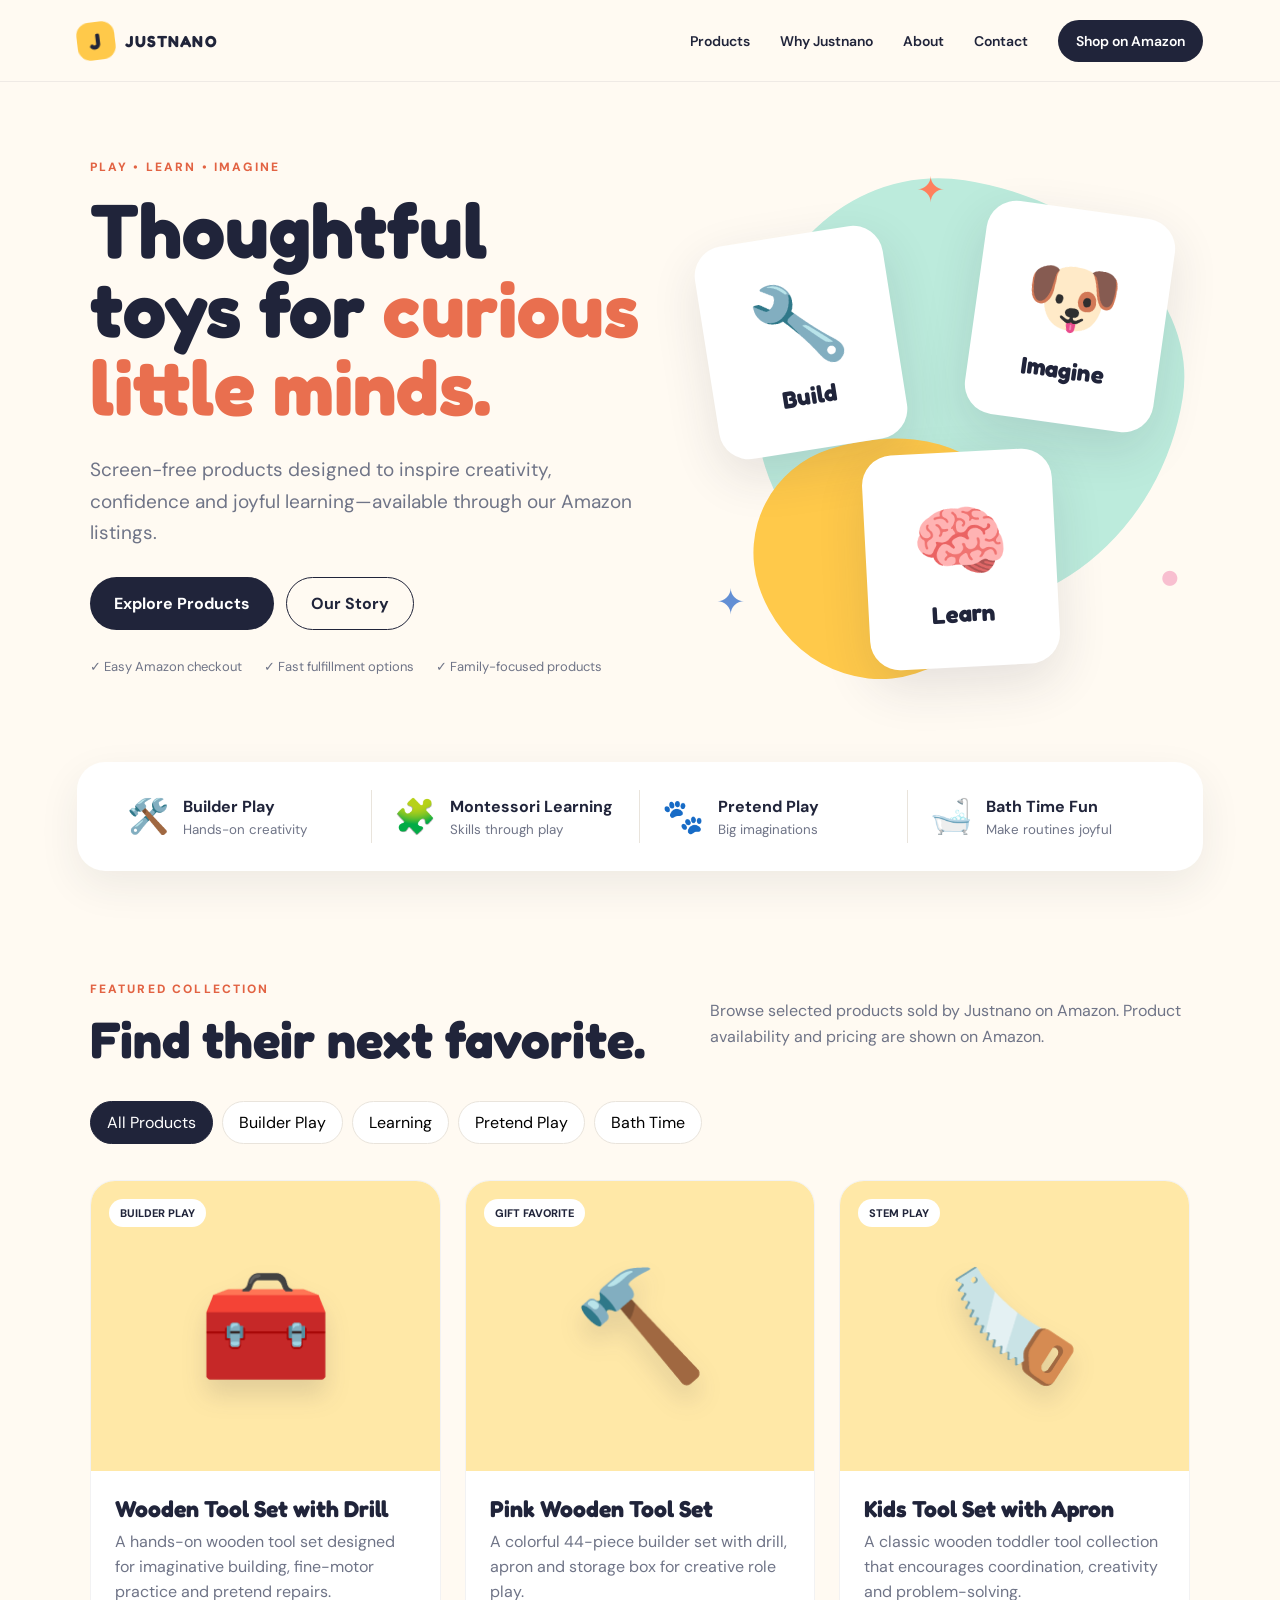
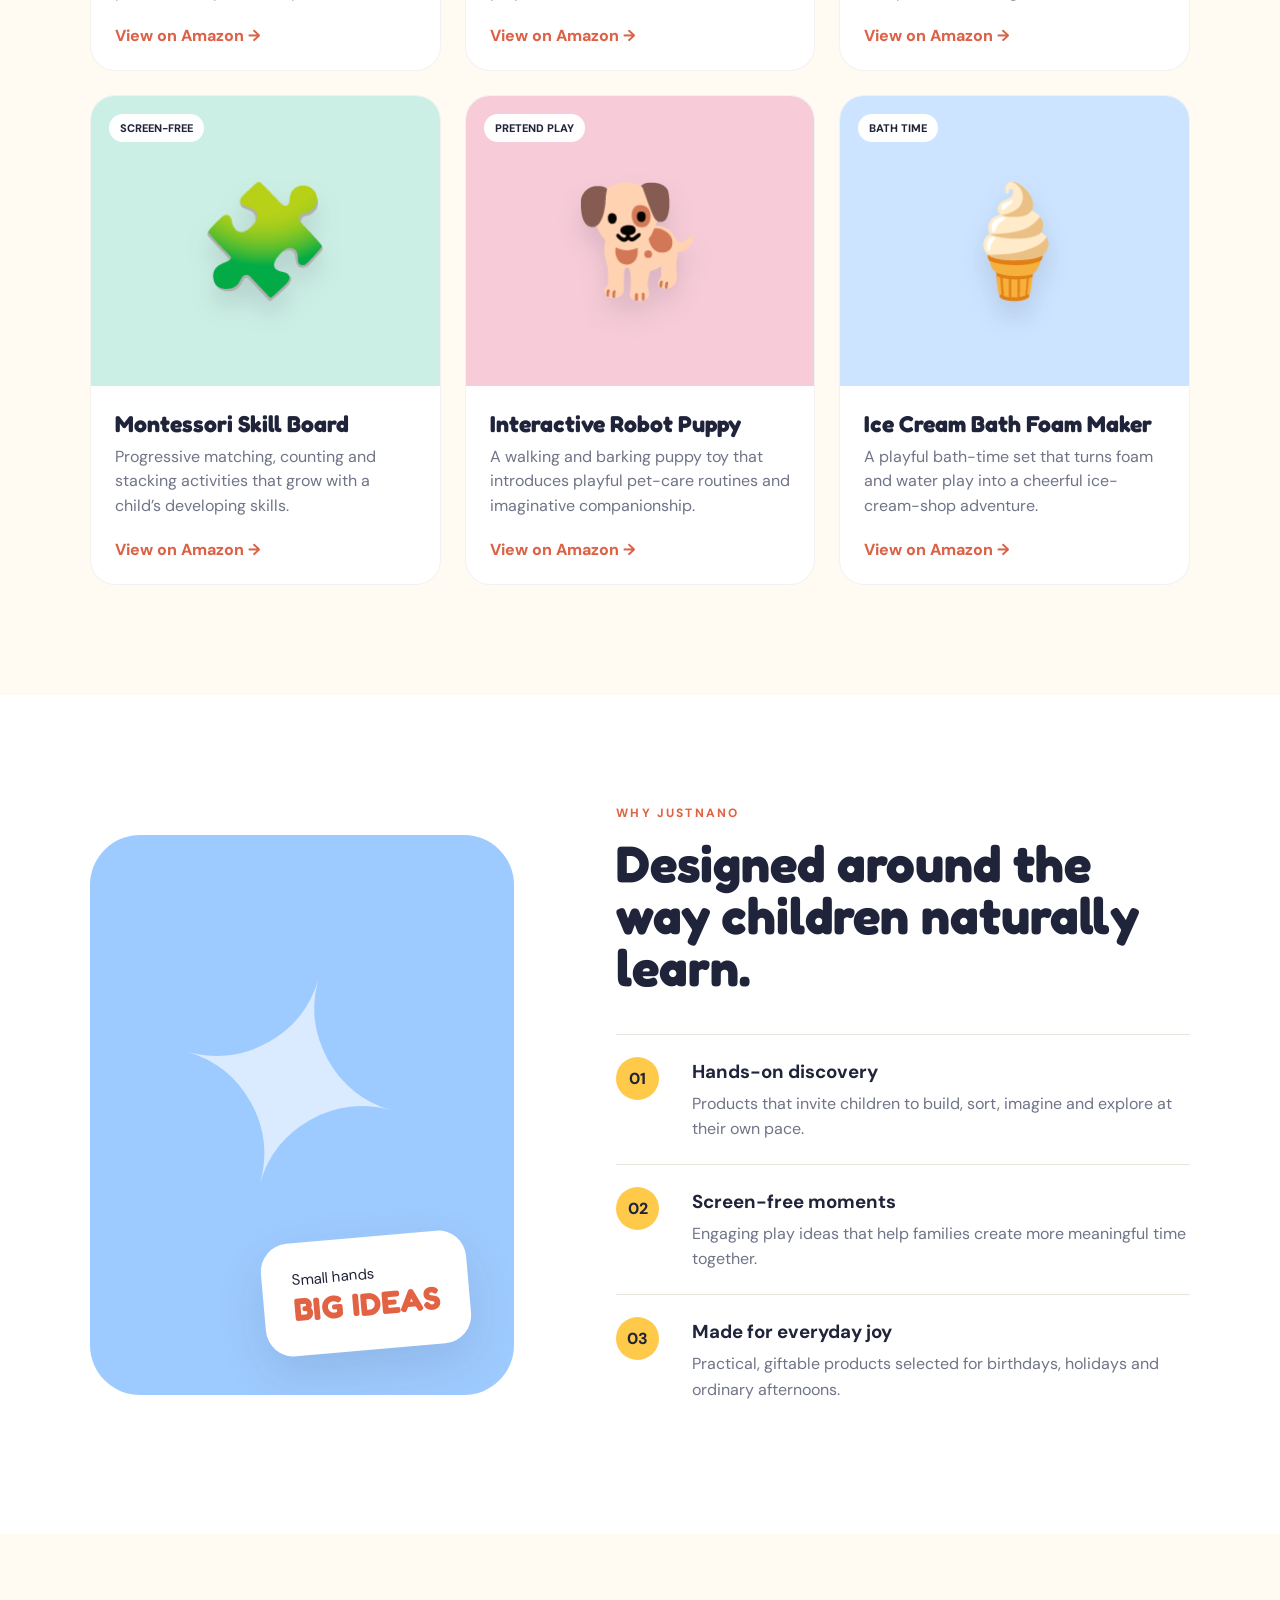
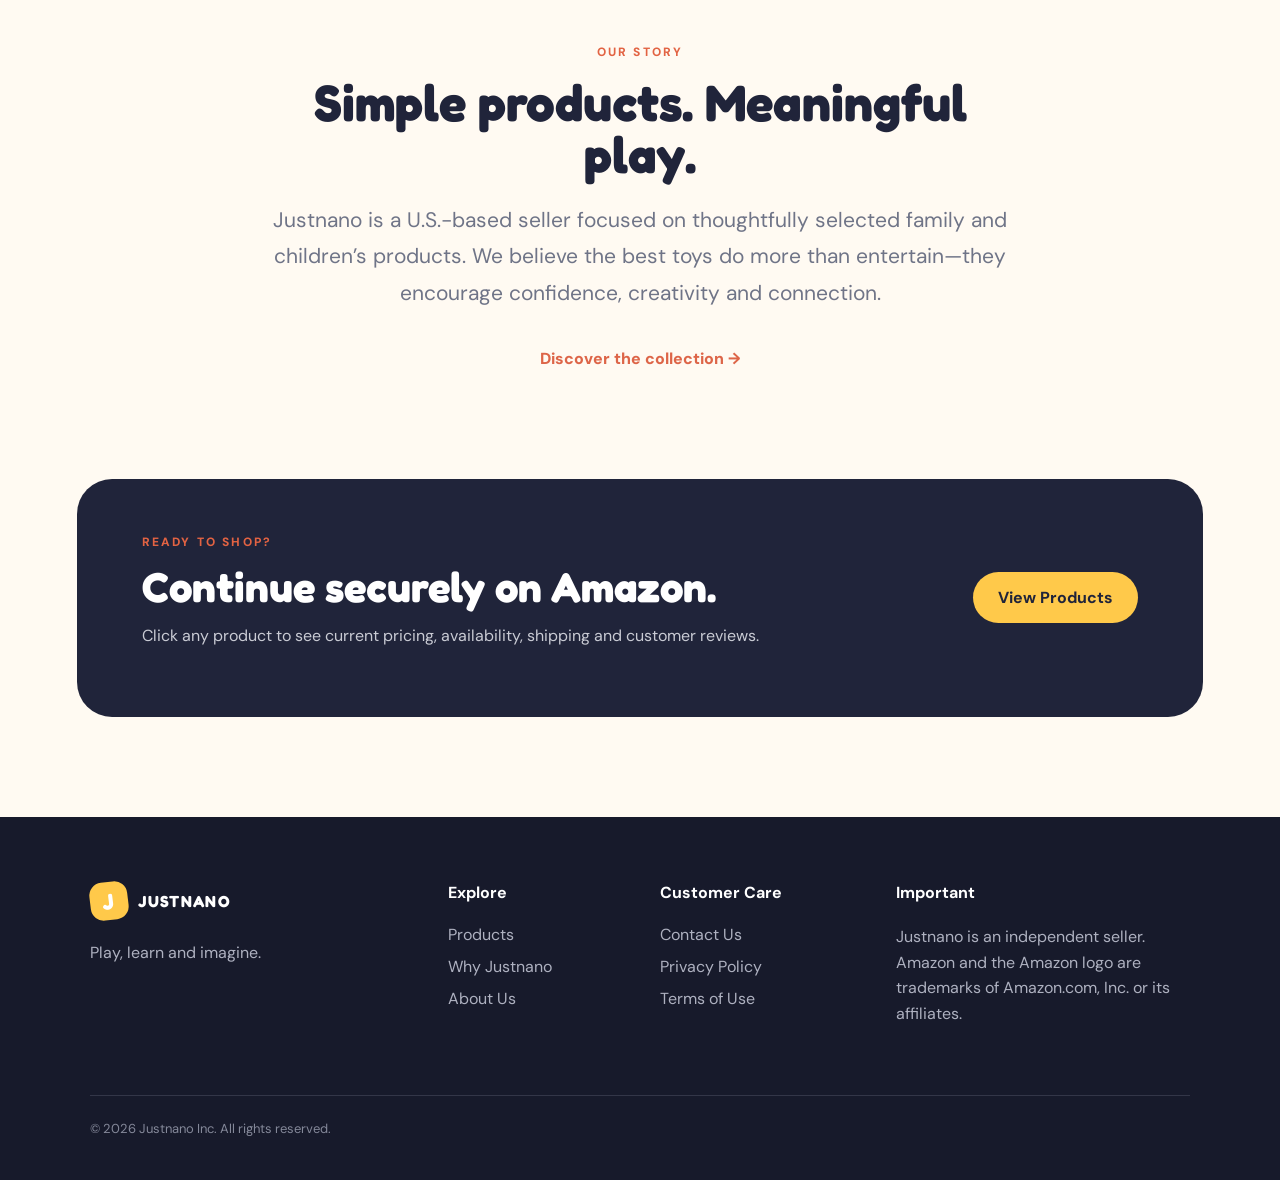
==== index.html @ 35aa6cd7 "Add files via upload" ====
<!doctype html>
<html lang="en">
<head>
  <meta charset="utf-8" />
  <meta name="viewport" content="width=device-width, initial-scale=1" />
  <meta name="description" content="Discover thoughtful toys and learning products for curious kids. Shop Justnano products on Amazon." />
  <title>Justnano | Play, Learn & Imagine</title>
  <link rel="preconnect" href="https://fonts.googleapis.com">
  <link rel="preconnect" href="https://fonts.gstatic.com" crossorigin>
  <link href="https://fonts.googleapis.com/css2?family=DM+Sans:wght@400;500;600;700&family=Fredoka:wght@500;600;700&display=swap" rel="stylesheet">
  <link rel="stylesheet" href="styles.css" />
</head>
<body>
  <header class="site-header">
    <a class="brand" href="#top" aria-label="Justnano home">
      <span class="brand-mark">J</span>
      <span>JUSTNANO</span>
    </a>
    <button class="menu-button" aria-label="Open menu" aria-expanded="false">☰</button>
    <nav class="nav-links" aria-label="Main navigation">
      <a href="#products">Products</a>
      <a href="#why-us">Why Justnano</a>
      <a href="#about">About</a>
      <a href="#contact">Contact</a>
      <a class="nav-cta" href="#products">Shop on Amazon</a>
    </nav>
  </header>

  <main id="top">
    <section class="hero">
      <div class="hero-copy">
        <p class="eyebrow">PLAY • LEARN • IMAGINE</p>
        <h1>Thoughtful toys for <span>curious little minds.</span></h1>
        <p class="hero-text">Screen-free products designed to inspire creativity, confidence and joyful learning—available through our Amazon listings.</p>
        <div class="hero-actions">
          <a class="button primary" href="#products">Explore Products</a>
          <a class="button secondary" href="#about">Our Story</a>
        </div>
        <div class="hero-notes">
          <span>✓ Easy Amazon checkout</span>
          <span>✓ Fast fulfillment options</span>
          <span>✓ Family-focused products</span>
        </div>
      </div>
      <div class="hero-art" aria-hidden="true">
        <div class="blob blob-one"></div>
        <div class="blob blob-two"></div>
        <div class="toy-card card-a"><span>🔧</span><b>Build</b></div>
        <div class="toy-card card-b"><span>🐶</span><b>Imagine</b></div>
        <div class="toy-card card-c"><span>🧠</span><b>Learn</b></div>
        <div class="spark s1">✦</div><div class="spark s2">✦</div><div class="spark s3">●</div>
      </div>
    </section>

    <section class="category-strip" aria-label="Product categories">
      <div><span>🛠️</span><p><b>Builder Play</b><small>Hands-on creativity</small></p></div>
      <div><span>🧩</span><p><b>Montessori Learning</b><small>Skills through play</small></p></div>
      <div><span>🐾</span><p><b>Pretend Play</b><small>Big imaginations</small></p></div>
      <div><span>🛁</span><p><b>Bath Time Fun</b><small>Make routines joyful</small></p></div>
    </section>

    <section class="section products-section" id="products">
      <div class="section-heading">
        <div>
          <p class="eyebrow">FEATURED COLLECTION</p>
          <h2>Find their next favorite.</h2>
        </div>
        <p>Browse selected products sold by Justnano on Amazon. Product availability and pricing are shown on Amazon.</p>
      </div>
      <div class="filters" role="group" aria-label="Filter products">
        <button class="filter active" data-filter="all">All Products</button>
        <button class="filter" data-filter="builder">Builder Play</button>
        <button class="filter" data-filter="learning">Learning</button>
        <button class="filter" data-filter="pretend">Pretend Play</button>
        <button class="filter" data-filter="bath">Bath Time</button>
      </div>
      <div class="product-grid" id="product-grid"></div>
    </section>

    <section class="section why-us" id="why-us">
      <div class="why-art">
        <div class="big-shape">✦</div>
        <div class="mini-card"><span>Small hands</span><b>BIG IDEAS</b></div>
      </div>
      <div class="why-copy">
        <p class="eyebrow">WHY JUSTNANO</p>
        <h2>Designed around the way children naturally learn.</h2>
        <div class="benefit"><span>01</span><div><h3>Hands-on discovery</h3><p>Products that invite children to build, sort, imagine and explore at their own pace.</p></div></div>
        <div class="benefit"><span>02</span><div><h3>Screen-free moments</h3><p>Engaging play ideas that help families create more meaningful time together.</p></div></div>
        <div class="benefit"><span>03</span><div><h3>Made for everyday joy</h3><p>Practical, giftable products selected for birthdays, holidays and ordinary afternoons.</p></div></div>
      </div>
    </section>

    <section class="section about" id="about">
      <p class="eyebrow">OUR STORY</p>
      <h2>Simple products. Meaningful play.</h2>
      <p>Justnano is a U.S.-based seller focused on thoughtfully selected family and children’s products. We believe the best toys do more than entertain—they encourage confidence, creativity and connection.</p>
      <a class="text-link" href="#products">Discover the collection →</a>
    </section>

    <section class="amazon-banner">
      <div><p class="eyebrow">READY TO SHOP?</p><h2>Continue securely on Amazon.</h2><p>Click any product to see current pricing, availability, shipping and customer reviews.</p></div>
      <a class="button amazon" href="#products">View Products</a>
    </section>
  </main>

  <footer id="contact">
    <div class="footer-brand"><div class="brand"><span class="brand-mark">J</span><span>JUSTNANO</span></div><p>Play, learn and imagine.</p></div>
    <div><h4>Explore</h4><a href="#products">Products</a><a href="#why-us">Why Justnano</a><a href="#about">About Us</a></div>
    <div><h4>Customer Care</h4><a href="mailto:info@justnanoinc.com">Contact Us</a><a href="#">Privacy Policy</a><a href="#">Terms of Use</a></div>
    <div><h4>Important</h4><p class="fine-print">Justnano is an independent seller. Amazon and the Amazon logo are trademarks of Amazon.com, Inc. or its affiliates.</p></div>
    <p class="copyright">© <span id="year"></span> Justnano Inc. All rights reserved.</p>
  </footer>

  <script src="script.js"></script>
</body>
</html>
---- styles.css ----
:root{--ink:#20243a;--muted:#6f7487;--cream:#fffaf2;--yellow:#ffc94a;--orange:#ff805d;--mint:#bcebdc;--blue:#9ecbff;--pink:#f8bfd0;--white:#fff;--line:#e9e4dc;--shadow:0 18px 50px rgba(41,45,67,.12)}
*{box-sizing:border-box}html{scroll-behavior:smooth}body{margin:0;font-family:"DM Sans",sans-serif;color:var(--ink);background:var(--cream)}a{color:inherit;text-decoration:none}button{font:inherit}.site-header{height:82px;display:flex;align-items:center;justify-content:space-between;padding:0 6vw;background:rgba(255,250,242,.94);backdrop-filter:blur(12px);position:sticky;top:0;z-index:20;border-bottom:1px solid rgba(32,36,58,.07)}.brand{display:flex;align-items:center;gap:10px;font-family:"Fredoka",sans-serif;font-weight:700;letter-spacing:.08em}.brand-mark{display:grid;place-items:center;width:38px;height:38px;border-radius:13px;background:var(--yellow);transform:rotate(-7deg);font-size:22px}.nav-links{display:flex;align-items:center;gap:30px;font-weight:600;font-size:14px}.nav-links a:not(.nav-cta):hover{color:var(--orange)}.nav-cta{background:var(--ink);color:#fff;padding:12px 18px;border-radius:999px}.menu-button{display:none;background:none;border:0;font-size:26px}.hero{min-height:680px;display:grid;grid-template-columns:1.05fr .95fr;align-items:center;gap:50px;padding:70px 7vw 80px;overflow:hidden}.eyebrow{font-size:12px;letter-spacing:.18em;font-weight:800;color:#e26343;margin:0 0 16px}.hero h1,.section h2,.amazon-banner h2{font-family:"Fredoka",sans-serif;line-height:1.02;margin:0}.hero h1{font-size:clamp(50px,6vw,84px);max-width:760px}.hero h1 span{color:#e96f4f}.hero-text{font-size:19px;line-height:1.65;color:var(--muted);max-width:620px;margin:28px 0}.hero-actions{display:flex;gap:12px}.button{display:inline-flex;align-items:center;justify-content:center;border-radius:999px;padding:15px 24px;font-weight:700}.primary{background:var(--ink);color:#fff}.secondary{border:1.5px solid var(--ink)}.hero-notes{display:flex;gap:22px;flex-wrap:wrap;margin-top:28px;font-size:13px;color:var(--muted)}.hero-art{height:520px;position:relative}.blob{position:absolute;border-radius:42% 58% 53% 47%/45% 42% 58% 55%}.blob-one{width:430px;height:430px;background:var(--mint);right:2%;top:5%;transform:rotate(9deg)}.blob-two{width:260px;height:240px;background:var(--yellow);right:35%;bottom:0;transform:rotate(-18deg)}.toy-card{position:absolute;width:190px;height:215px;background:#fff;border-radius:30px;box-shadow:var(--shadow);display:flex;flex-direction:column;align-items:center;justify-content:center;gap:12px;font-family:"Fredoka",sans-serif;font-size:24px}.toy-card span{font-size:78px}.card-a{left:3%;top:15%;transform:rotate(-9deg)}.card-b{right:5%;top:10%;transform:rotate(8deg)}.card-c{right:27%;bottom:2%;transform:rotate(-3deg)}.spark{position:absolute;font-size:35px}.s1{top:2%;left:45%;color:var(--orange)}.s2{bottom:10%;left:5%;color:#638fd4}.s3{right:2%;bottom:15%;color:var(--pink)}.category-strip{display:grid;grid-template-columns:repeat(4,1fr);margin:0 6vw;background:#fff;border-radius:28px;box-shadow:0 15px 40px rgba(41,45,67,.08);padding:28px}.category-strip>div{display:flex;align-items:center;gap:14px;padding:4px 22px;border-right:1px solid var(--line)}.category-strip>div:last-child{border:0}.category-strip span{font-size:34px}.category-strip p{display:flex;flex-direction:column;margin:0}.category-strip small{color:var(--muted);margin-top:4px}.section{padding:110px 7vw}.section-heading{display:flex;justify-content:space-between;align-items:end;gap:30px}.section-heading h2,.why-copy h2,.about h2{font-size:clamp(38px,4vw,58px)}.section-heading>p{max-width:480px;color:var(--muted);line-height:1.6}.filters{display:flex;gap:9px;flex-wrap:wrap;margin:36px 0}.filter{border:1px solid var(--line);background:#fff;padding:10px 16px;border-radius:999px;cursor:pointer}.filter.active,.filter:hover{background:var(--ink);color:#fff;border-color:var(--ink)}.product-grid{display:grid;grid-template-columns:repeat(3,1fr);gap:24px}.product-card{background:#fff;border-radius:25px;overflow:hidden;border:1px solid rgba(32,36,58,.06);transition:.25s ease;display:flex;flex-direction:column}.product-card:hover{transform:translateY(-7px);box-shadow:var(--shadow)}.product-visual{height:290px;display:grid;place-items:center;position:relative;overflow:hidden}.product-visual .emoji{font-size:108px;filter:drop-shadow(0 15px 12px rgba(50,50,70,.14))}.product-visual .tag{position:absolute;top:18px;left:18px;background:#fff;padding:7px 11px;border-radius:999px;font-size:11px;font-weight:800}.product-body{padding:24px;display:flex;flex-direction:column;flex:1}.product-body h3{font-family:"Fredoka",sans-serif;font-size:23px;margin:0 0 8px}.product-body p{color:var(--muted);line-height:1.55;margin:0 0 20px}.product-link{font-weight:800;margin-top:auto;color:#db6246}.why-us{display:grid;grid-template-columns:.85fr 1.15fr;gap:8vw;align-items:center;background:#fff}.why-art{height:560px;background:var(--blue);border-radius:50px;position:relative;overflow:hidden}.big-shape{font-size:280px;color:rgba(255,255,255,.62);position:absolute;left:80px;top:70px;transform:rotate(16deg)}.mini-card{position:absolute;right:45px;bottom:45px;background:#fff;border-radius:28px;padding:27px 30px;box-shadow:var(--shadow);transform:rotate(-5deg);display:flex;flex-direction:column}.mini-card span{font-size:15px}.mini-card b{font-family:"Fredoka",sans-serif;font-size:32px;color:#e26343}.why-copy>h2{max-width:680px;margin-bottom:40px}.benefit{display:grid;grid-template-columns:58px 1fr;gap:18px;padding:22px 0;border-top:1px solid var(--line)}.benefit>span{width:43px;height:43px;display:grid;place-items:center;border-radius:50%;background:var(--yellow);font-weight:800}.benefit h3{margin:2px 0 7px}.benefit p{margin:0;color:var(--muted);line-height:1.6}.about{text-align:center;max-width:930px;margin:auto}.about p:not(.eyebrow){font-size:21px;line-height:1.75;color:var(--muted)}.text-link{display:inline-block;margin-top:15px;font-weight:800;color:#dd6548}.amazon-banner{margin:0 6vw 100px;background:var(--ink);color:#fff;padding:55px 65px;border-radius:35px;display:flex;align-items:center;justify-content:space-between;gap:30px}.amazon-banner h2{font-size:42px}.amazon-banner p:last-child{color:#c9cbd4}.amazon{background:var(--yellow);color:var(--ink);min-width:165px}footer{background:#171a2b;color:#fff;padding:65px 7vw 30px;display:grid;grid-template-columns:1.3fr .7fr .8fr 1.2fr;gap:40px;position:relative}.footer-brand p,.fine-print{color:#aeb1c0;line-height:1.6}.footer-brand .brand{margin-bottom:20px}footer h4{margin-top:0}footer>div:not(.footer-brand) a{display:block;color:#aeb1c0;margin:11px 0}.copyright{grid-column:1/-1;border-top:1px solid #333648;padding-top:24px;color:#848899;font-size:13px}.product-visual.builder{background:#ffe8a7}.product-visual.learning{background:#ccefe5}.product-visual.pretend{background:#f7ccd8}.product-visual.bath{background:#cce4ff}
@media(max-width:900px){.nav-links{display:none;position:absolute;top:82px;left:0;right:0;background:#fff;flex-direction:column;padding:25px}.nav-links.open{display:flex}.menu-button{display:block}.hero{grid-template-columns:1fr;padding-top:45px}.hero-art{height:440px}.category-strip{grid-template-columns:1fr 1fr}.category-strip>div:nth-child(2){border-right:0}.product-grid{grid-template-columns:1fr 1fr}.why-us{grid-template-columns:1fr}.why-art{height:420px}footer{grid-template-columns:1fr 1fr}}
@media(max-width:600px){.site-header{padding:0 20px}.hero{padding:45px 22px 65px}.hero h1{font-size:48px}.hero-art{height:380px}.toy-card{width:145px;height:170px}.toy-card span{font-size:58px}.card-c{right:25%;}.blob-one{width:310px;height:310px}.category-strip{margin:0 18px;grid-template-columns:1fr;padding:15px}.category-strip>div{border-right:0;border-bottom:1px solid var(--line);padding:16px}.section{padding:80px 22px}.section-heading{display:block}.product-grid{grid-template-columns:1fr}.why-art{height:350px}.big-shape{font-size:190px;left:45px}.amazon-banner{margin:0 18px 70px;padding:38px 28px;display:block}.amazon-banner .button{margin-top:15px}footer{grid-template-columns:1fr;padding:55px 25px 25px}.hero-notes{display:block}.hero-notes span{display:block;margin:7px 0}}
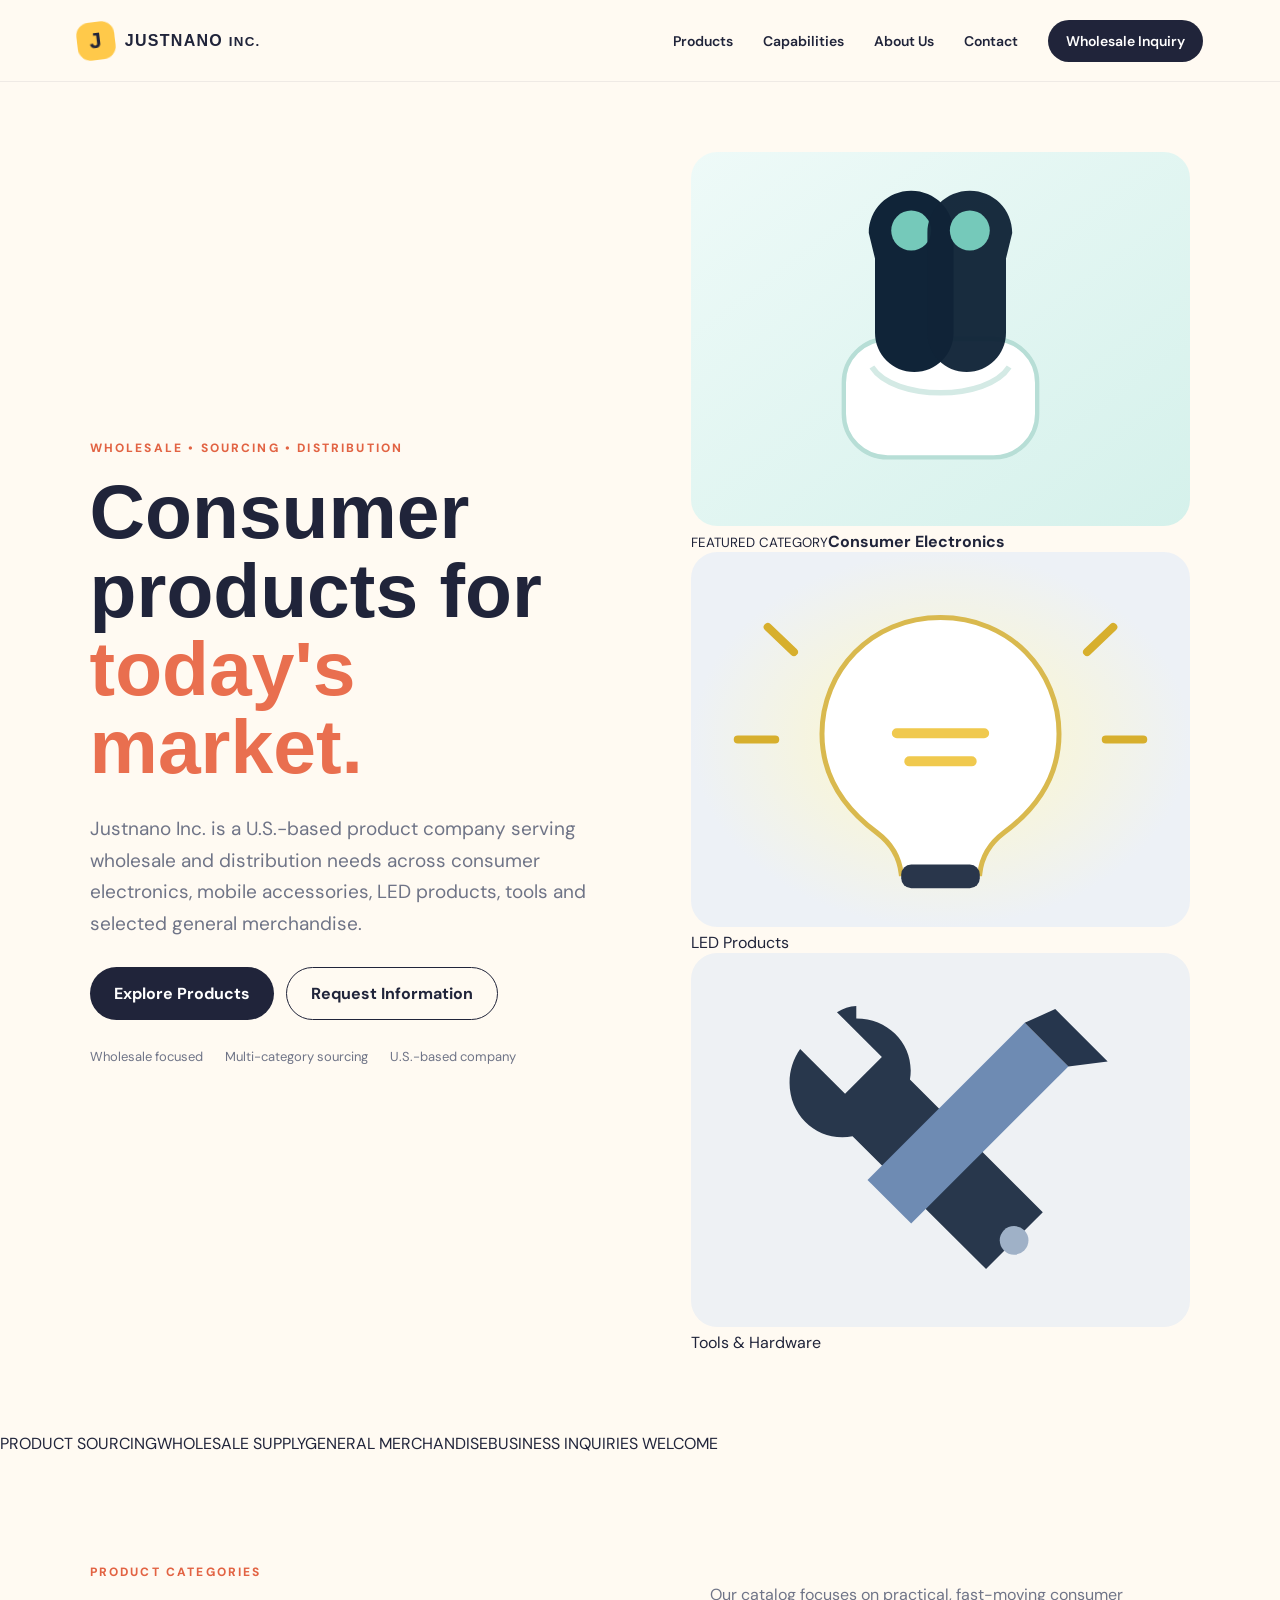
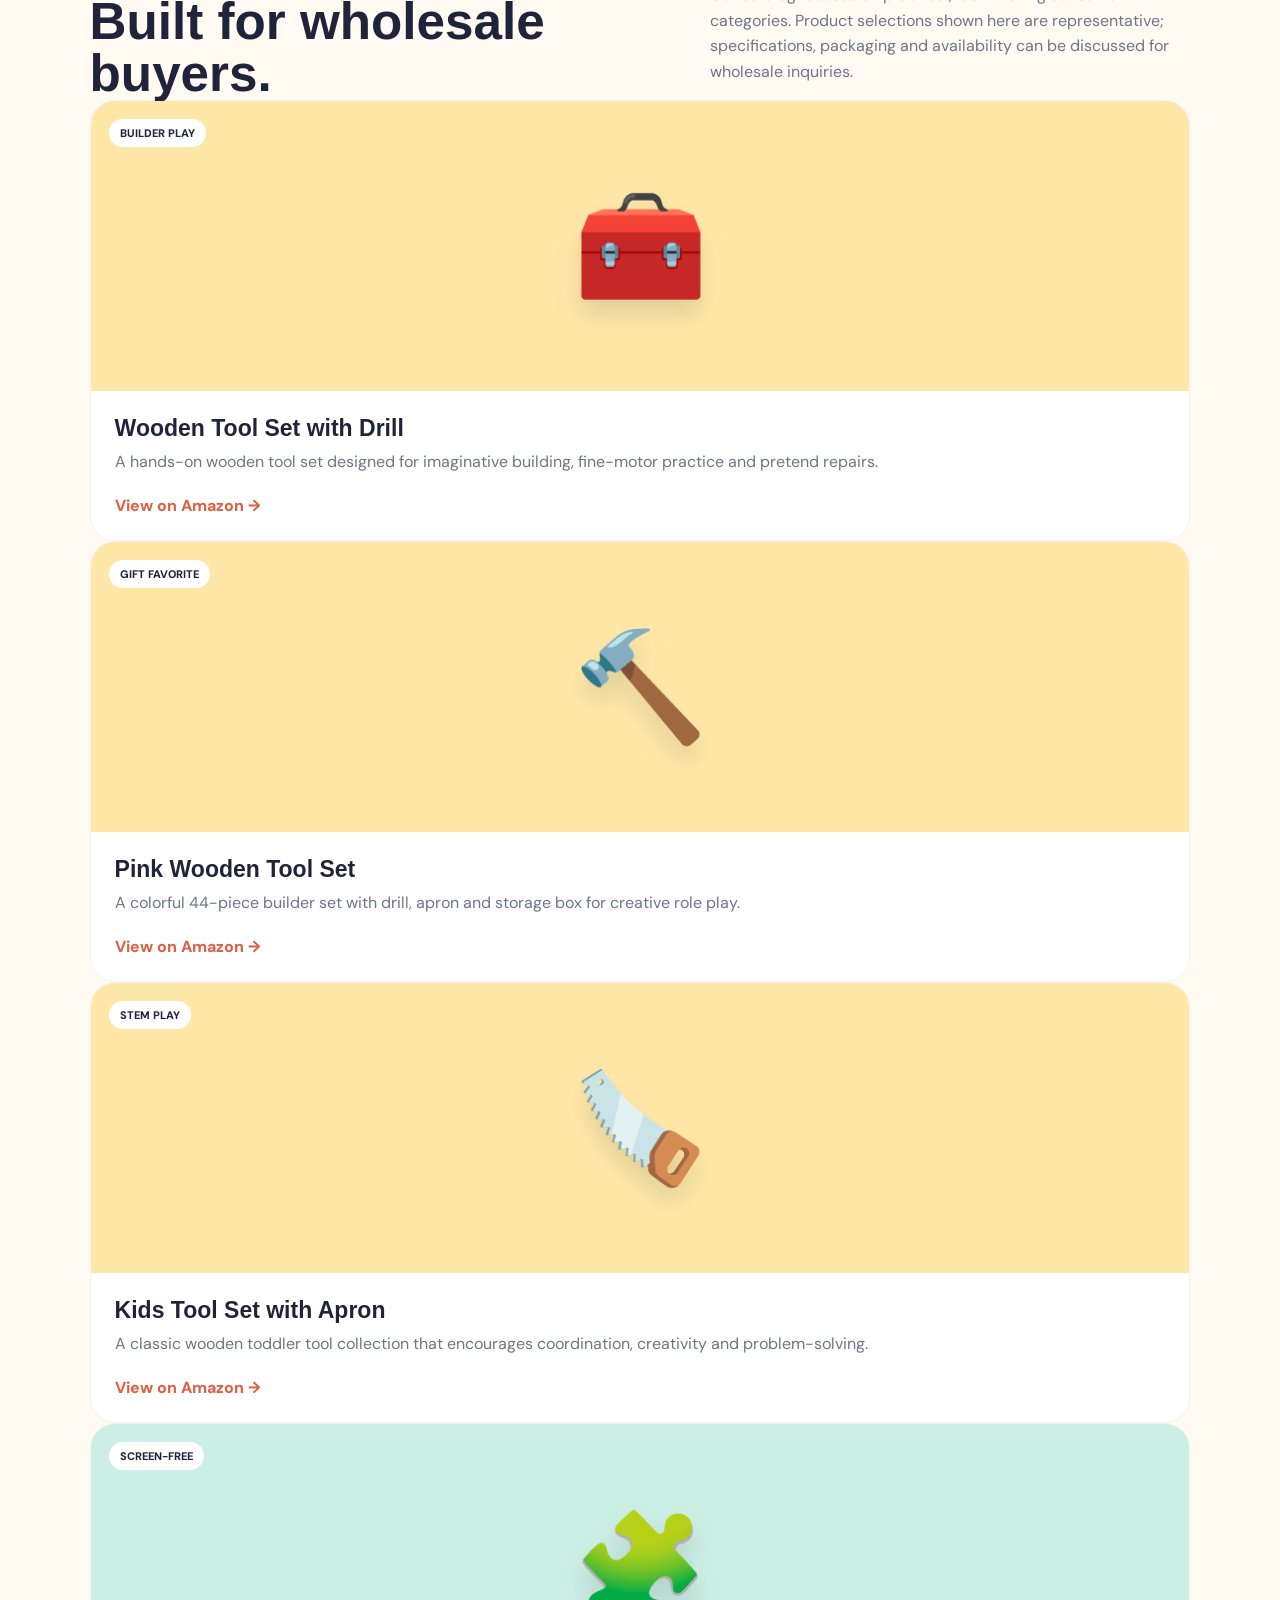
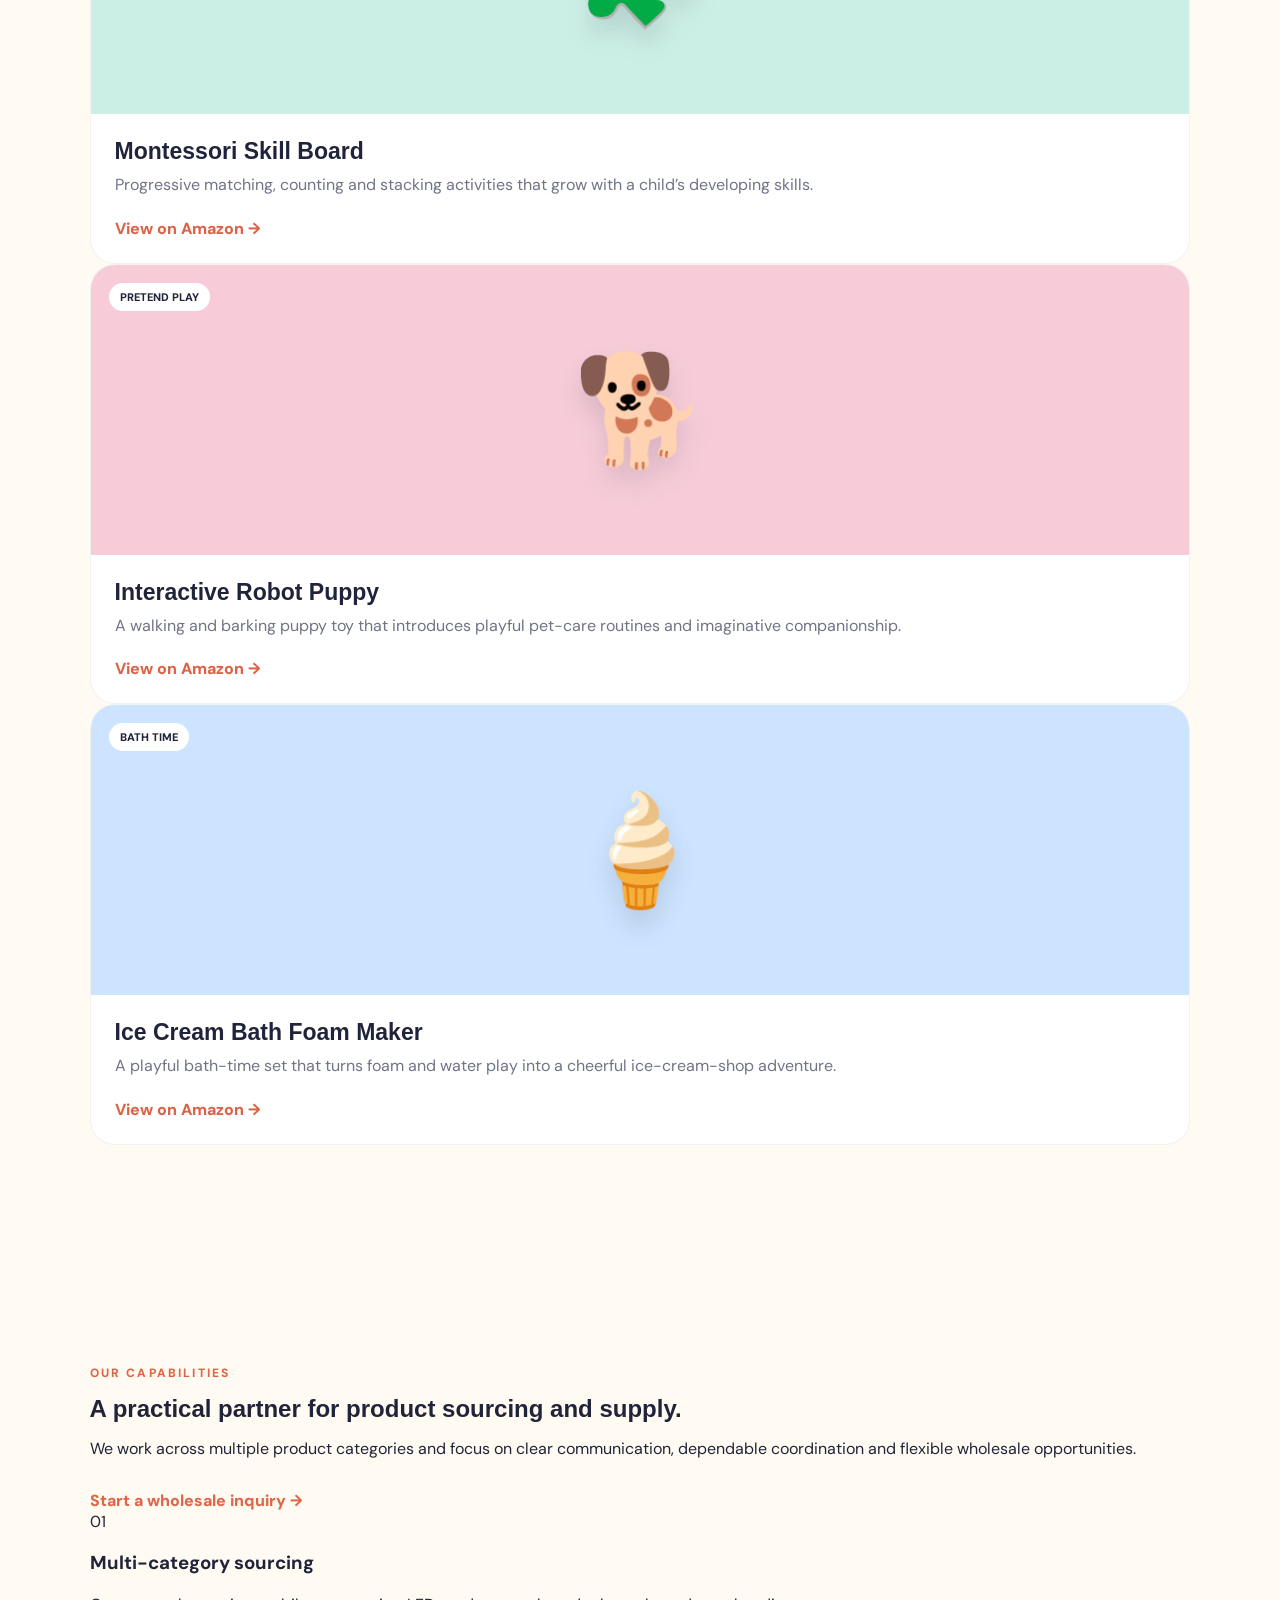
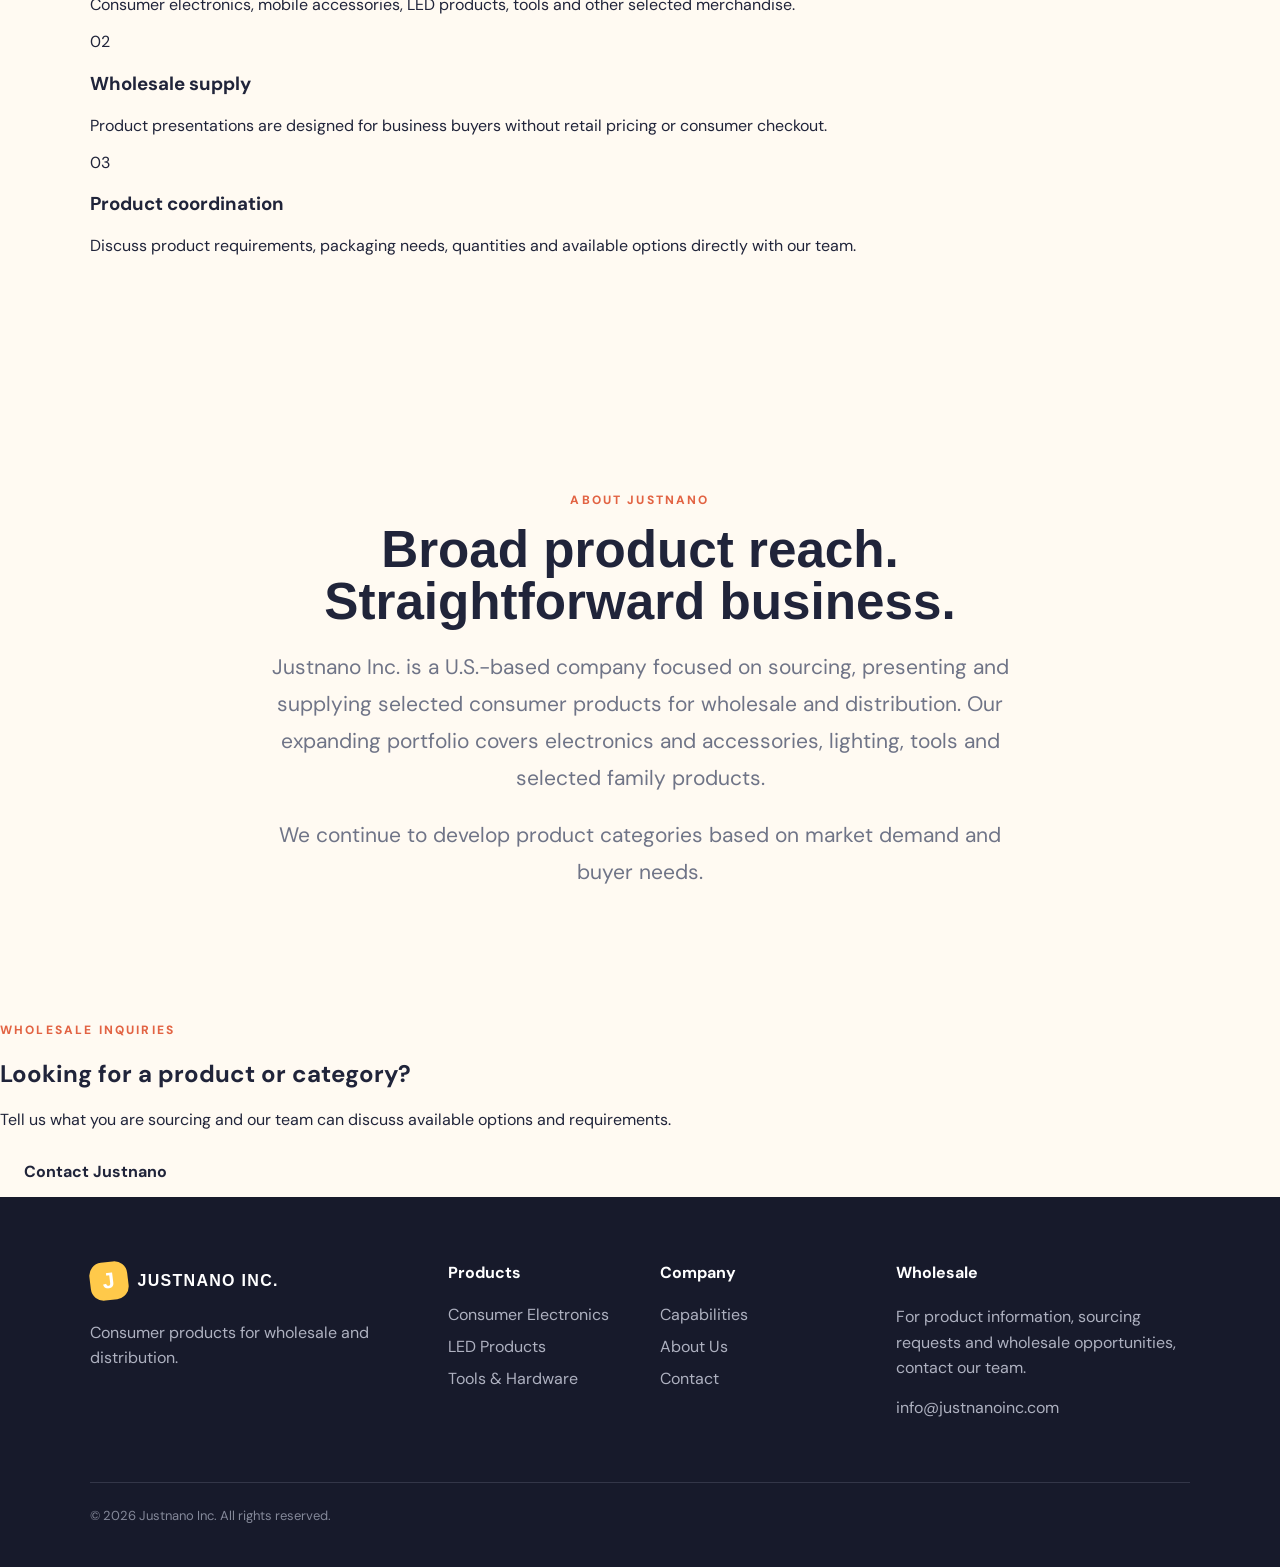
==== commit a0ad2da8: "Redesign homepage for B2B wholesale business" ====
--- a/index.html
+++ b/index.html
@@ -3,115 +3,73 @@
 <head>
   <meta charset="utf-8" />
   <meta name="viewport" content="width=device-width, initial-scale=1" />
-  <meta name="description" content="Discover thoughtful toys and learning products for curious kids. Shop Justnano products on Amazon." />
-  <title>Justnano | Play, Learn & Imagine</title>
+  <meta name="description" content="Justnano Inc. supplies consumer electronics, LED products, tools and selected general merchandise for wholesale and distribution." />
+  <title>Justnano Inc. | Wholesale Consumer Products</title>
   <link rel="preconnect" href="https://fonts.googleapis.com">
   <link rel="preconnect" href="https://fonts.gstatic.com" crossorigin>
-  <link href="https://fonts.googleapis.com/css2?family=DM+Sans:wght@400;500;600;700&family=Fredoka:wght@500;600;700&display=swap" rel="stylesheet">
+  <link href="https://fonts.googleapis.com/css2?family=DM+Sans:wght@400;500;600;700&family=Manrope:wght@500;600;700;800&display=swap" rel="stylesheet">
   <link rel="stylesheet" href="styles.css" />
 </head>
 <body>
   <header class="site-header">
-    <a class="brand" href="#top" aria-label="Justnano home">
-      <span class="brand-mark">J</span>
-      <span>JUSTNANO</span>
-    </a>
+    <a class="brand" href="#top" aria-label="Justnano home"><span class="brand-mark">J</span><span>JUSTNANO <small>INC.</small></span></a>
     <button class="menu-button" aria-label="Open menu" aria-expanded="false">☰</button>
     <nav class="nav-links" aria-label="Main navigation">
-      <a href="#products">Products</a>
-      <a href="#why-us">Why Justnano</a>
-      <a href="#about">About</a>
-      <a href="#contact">Contact</a>
-      <a class="nav-cta" href="#products">Shop on Amazon</a>
+      <a href="#products">Products</a><a href="#capabilities">Capabilities</a><a href="#about">About Us</a><a href="#contact">Contact</a>
+      <a class="nav-cta" href="mailto:info@justnanoinc.com?subject=Wholesale%20Inquiry">Wholesale Inquiry</a>
     </nav>
   </header>
 
   <main id="top">
     <section class="hero">
       <div class="hero-copy">
-        <p class="eyebrow">PLAY • LEARN • IMAGINE</p>
-        <h1>Thoughtful toys for <span>curious little minds.</span></h1>
-        <p class="hero-text">Screen-free products designed to inspire creativity, confidence and joyful learning—available through our Amazon listings.</p>
-        <div class="hero-actions">
-          <a class="button primary" href="#products">Explore Products</a>
-          <a class="button secondary" href="#about">Our Story</a>
-        </div>
-        <div class="hero-notes">
-          <span>✓ Easy Amazon checkout</span>
-          <span>✓ Fast fulfillment options</span>
-          <span>✓ Family-focused products</span>
-        </div>
+        <p class="eyebrow">WHOLESALE • SOURCING • DISTRIBUTION</p>
+        <h1>Consumer products for <span>today's market.</span></h1>
+        <p class="hero-text">Justnano Inc. is a U.S.-based product company serving wholesale and distribution needs across consumer electronics, mobile accessories, LED products, tools and selected general merchandise.</p>
+        <div class="hero-actions"><a class="button primary" href="#products">Explore Products</a><a class="button secondary" href="mailto:info@justnanoinc.com?subject=Wholesale%20Inquiry">Request Information</a></div>
+        <div class="hero-notes"><span>Wholesale focused</span><span>Multi-category sourcing</span><span>U.S.-based company</span></div>
       </div>
-      <div class="hero-art" aria-hidden="true">
-        <div class="blob blob-one"></div>
-        <div class="blob blob-two"></div>
-        <div class="toy-card card-a"><span>🔧</span><b>Build</b></div>
-        <div class="toy-card card-b"><span>🐶</span><b>Imagine</b></div>
-        <div class="toy-card card-c"><span>🧠</span><b>Learn</b></div>
-        <div class="spark s1">✦</div><div class="spark s2">✦</div><div class="spark s3">●</div>
+      <div class="hero-showcase" aria-label="Featured wholesale categories">
+        <div class="showcase-main"><img src="assets/bluetooth-audio.svg" alt="Bluetooth audio product illustration"><div><small>FEATURED CATEGORY</small><strong>Consumer Electronics</strong></div></div>
+        <div class="showcase-small"><img src="assets/led-products.svg" alt="LED product illustration"><span>LED Products</span></div>
+        <div class="showcase-small"><img src="assets/tools.svg" alt="Tools product illustration"><span>Tools & Hardware</span></div>
       </div>
     </section>
 
-    <section class="category-strip" aria-label="Product categories">
-      <div><span>🛠️</span><p><b>Builder Play</b><small>Hands-on creativity</small></p></div>
-      <div><span>🧩</span><p><b>Montessori Learning</b><small>Skills through play</small></p></div>
-      <div><span>🐾</span><p><b>Pretend Play</b><small>Big imaginations</small></p></div>
-      <div><span>🛁</span><p><b>Bath Time Fun</b><small>Make routines joyful</small></p></div>
+    <section class="trust-strip"><span>PRODUCT SOURCING</span><i></i><span>WHOLESALE SUPPLY</span><i></i><span>GENERAL MERCHANDISE</span><i></i><span>BUSINESS INQUIRIES WELCOME</span></section>
+
+    <section class="section products-section" id="products">
+      <div class="section-heading"><div><p class="eyebrow">PRODUCT CATEGORIES</p><h2>Built for wholesale buyers.</h2></div><p>Our catalog focuses on practical, fast-moving consumer categories. Product selections shown here are representative; specifications, packaging and availability can be discussed for wholesale inquiries.</p></div>
+      <div class="category-grid" id="product-grid"></div>
     </section>
 
-    <section class="section products-section" id="products">
-      <div class="section-heading">
-        <div>
-          <p class="eyebrow">FEATURED COLLECTION</p>
-          <h2>Find their next favorite.</h2>
-        </div>
-        <p>Browse selected products sold by Justnano on Amazon. Product availability and pricing are shown on Amazon.</p>
-      </div>
-      <div class="filters" role="group" aria-label="Filter products">
-        <button class="filter active" data-filter="all">All Products</button>
-        <button class="filter" data-filter="builder">Builder Play</button>
-        <button class="filter" data-filter="learning">Learning</button>
-        <button class="filter" data-filter="pretend">Pretend Play</button>
-        <button class="filter" data-filter="bath">Bath Time</button>
-      </div>
-      <div class="product-grid" id="product-grid"></div>
-    </section>
-
-    <section class="section why-us" id="why-us">
-      <div class="why-art">
-        <div class="big-shape">✦</div>
-        <div class="mini-card"><span>Small hands</span><b>BIG IDEAS</b></div>
-      </div>
-      <div class="why-copy">
-        <p class="eyebrow">WHY JUSTNANO</p>
-        <h2>Designed around the way children naturally learn.</h2>
-        <div class="benefit"><span>01</span><div><h3>Hands-on discovery</h3><p>Products that invite children to build, sort, imagine and explore at their own pace.</p></div></div>
-        <div class="benefit"><span>02</span><div><h3>Screen-free moments</h3><p>Engaging play ideas that help families create more meaningful time together.</p></div></div>
-        <div class="benefit"><span>03</span><div><h3>Made for everyday joy</h3><p>Practical, giftable products selected for birthdays, holidays and ordinary afternoons.</p></div></div>
+    <section class="section capabilities" id="capabilities">
+      <div class="cap-intro"><p class="eyebrow">OUR CAPABILITIES</p><h2>A practical partner for product sourcing and supply.</h2><p>We work across multiple product categories and focus on clear communication, dependable coordination and flexible wholesale opportunities.</p><a class="text-link" href="mailto:info@justnanoinc.com?subject=Wholesale%20Inquiry">Start a wholesale inquiry →</a></div>
+      <div class="cap-list">
+        <article><span>01</span><div><h3>Multi-category sourcing</h3><p>Consumer electronics, mobile accessories, LED products, tools and other selected merchandise.</p></div></article>
+        <article><span>02</span><div><h3>Wholesale supply</h3><p>Product presentations are designed for business buyers without retail pricing or consumer checkout.</p></div></article>
+        <article><span>03</span><div><h3>Product coordination</h3><p>Discuss product requirements, packaging needs, quantities and available options directly with our team.</p></div></article>
       </div>
     </section>
 
     <section class="section about" id="about">
-      <p class="eyebrow">OUR STORY</p>
-      <h2>Simple products. Meaningful play.</h2>
-      <p>Justnano is a U.S.-based seller focused on thoughtfully selected family and children’s products. We believe the best toys do more than entertain—they encourage confidence, creativity and connection.</p>
-      <a class="text-link" href="#products">Discover the collection →</a>
+      <div><p class="eyebrow">ABOUT JUSTNANO</p><h2>Broad product reach. Straightforward business.</h2></div>
+      <div><p>Justnano Inc. is a U.S.-based company focused on sourcing, presenting and supplying selected consumer products for wholesale and distribution. Our expanding portfolio covers electronics and accessories, lighting, tools and selected family products.</p><p>We continue to develop product categories based on market demand and buyer needs.</p></div>
     </section>
 
-    <section class="amazon-banner">
-      <div><p class="eyebrow">READY TO SHOP?</p><h2>Continue securely on Amazon.</h2><p>Click any product to see current pricing, availability, shipping and customer reviews.</p></div>
-      <a class="button amazon" href="#products">View Products</a>
+    <section class="inquiry-banner">
+      <div><p class="eyebrow">WHOLESALE INQUIRIES</p><h2>Looking for a product or category?</h2><p>Tell us what you are sourcing and our team can discuss available options and requirements.</p></div>
+      <a class="button light" href="mailto:info@justnanoinc.com?subject=Wholesale%20Product%20Inquiry">Contact Justnano</a>
     </section>
   </main>
 
   <footer id="contact">
-    <div class="footer-brand"><div class="brand"><span class="brand-mark">J</span><span>JUSTNANO</span></div><p>Play, learn and imagine.</p></div>
-    <div><h4>Explore</h4><a href="#products">Products</a><a href="#why-us">Why Justnano</a><a href="#about">About Us</a></div>
-    <div><h4>Customer Care</h4><a href="mailto:info@justnanoinc.com">Contact Us</a><a href="#">Privacy Policy</a><a href="#">Terms of Use</a></div>
-    <div><h4>Important</h4><p class="fine-print">Justnano is an independent seller. Amazon and the Amazon logo are trademarks of Amazon.com, Inc. or its affiliates.</p></div>
+    <div class="footer-brand"><div class="brand"><span class="brand-mark">J</span><span>JUSTNANO INC.</span></div><p>Consumer products for wholesale and distribution.</p></div>
+    <div><h4>Products</h4><a href="#products">Consumer Electronics</a><a href="#products">LED Products</a><a href="#products">Tools & Hardware</a></div>
+    <div><h4>Company</h4><a href="#capabilities">Capabilities</a><a href="#about">About Us</a><a href="mailto:info@justnanoinc.com">Contact</a></div>
+    <div><h4>Wholesale</h4><p class="fine-print">For product information, sourcing requests and wholesale opportunities, contact our team.</p><a class="footer-email" href="mailto:info@justnanoinc.com">info@justnanoinc.com</a></div>
     <p class="copyright">© <span id="year"></span> Justnano Inc. All rights reserved.</p>
   </footer>
-
   <script src="script.js"></script>
 </body>
-</html>
+</html>
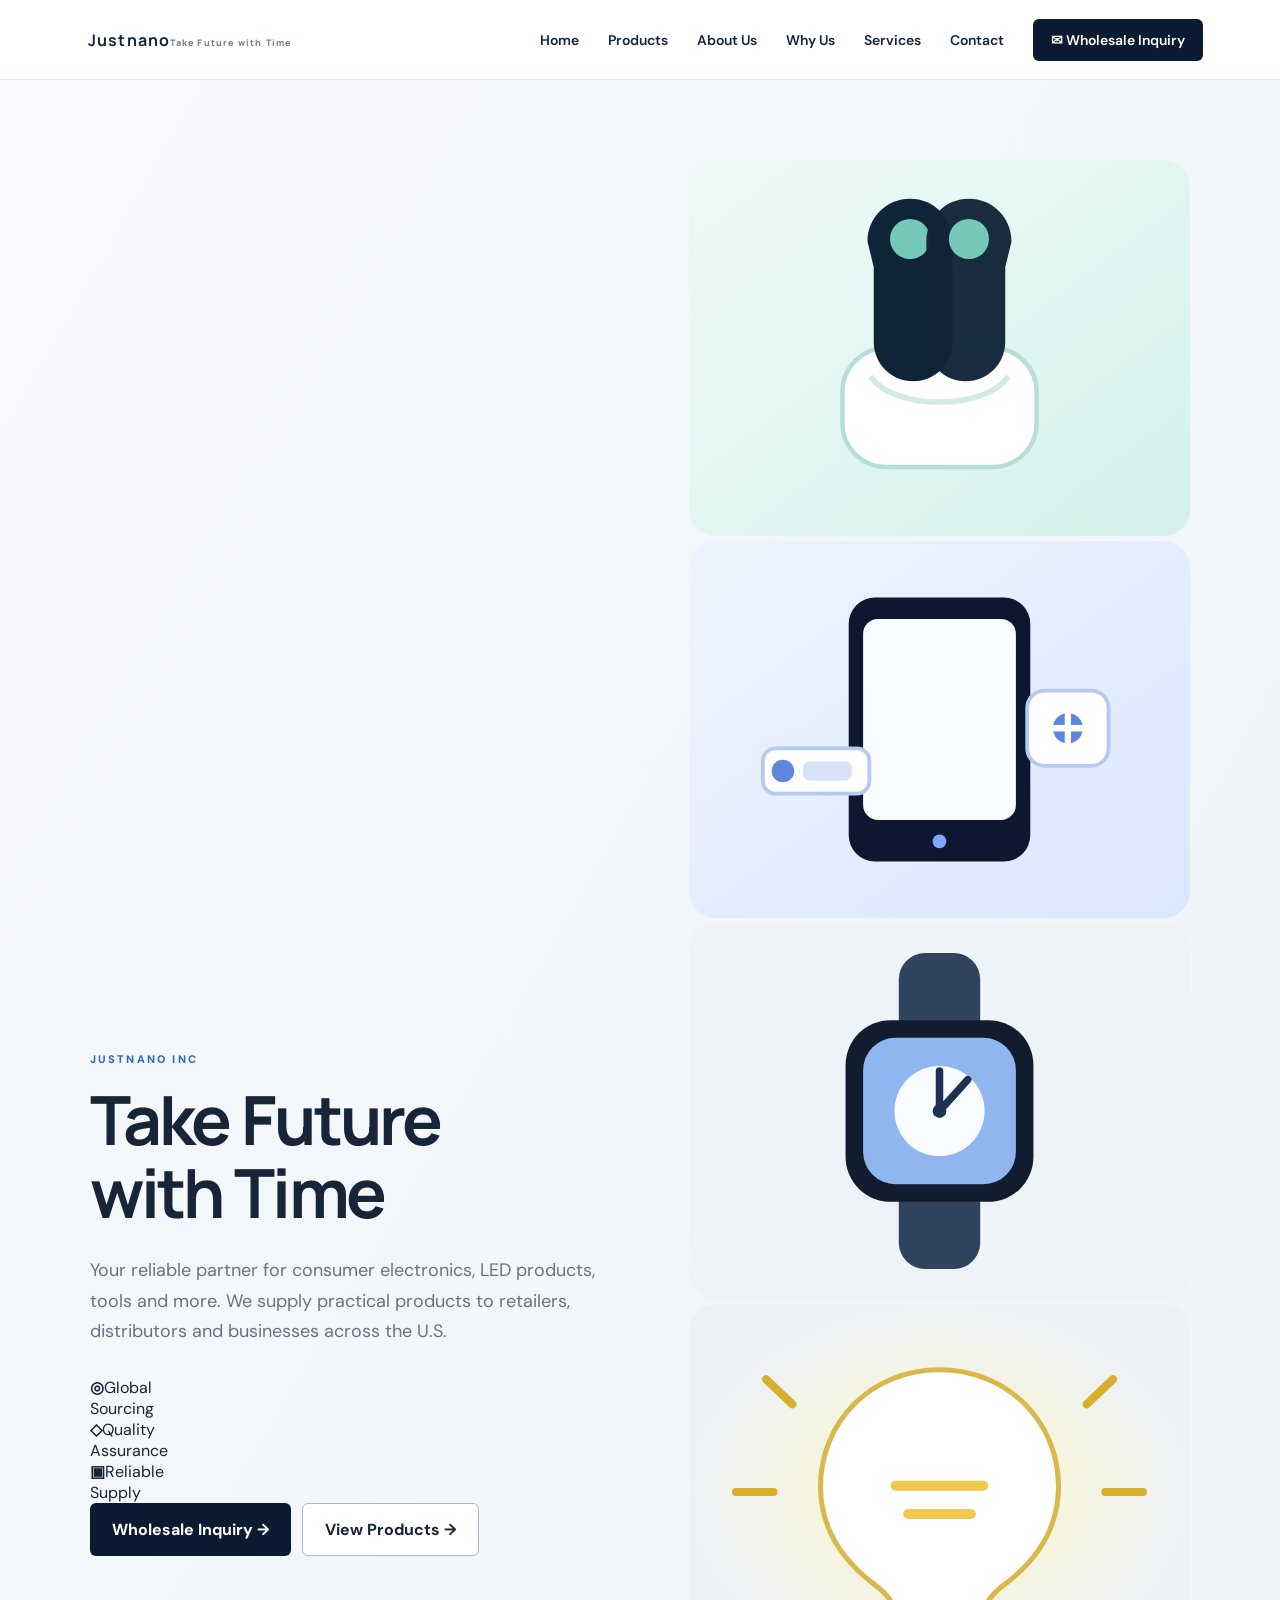
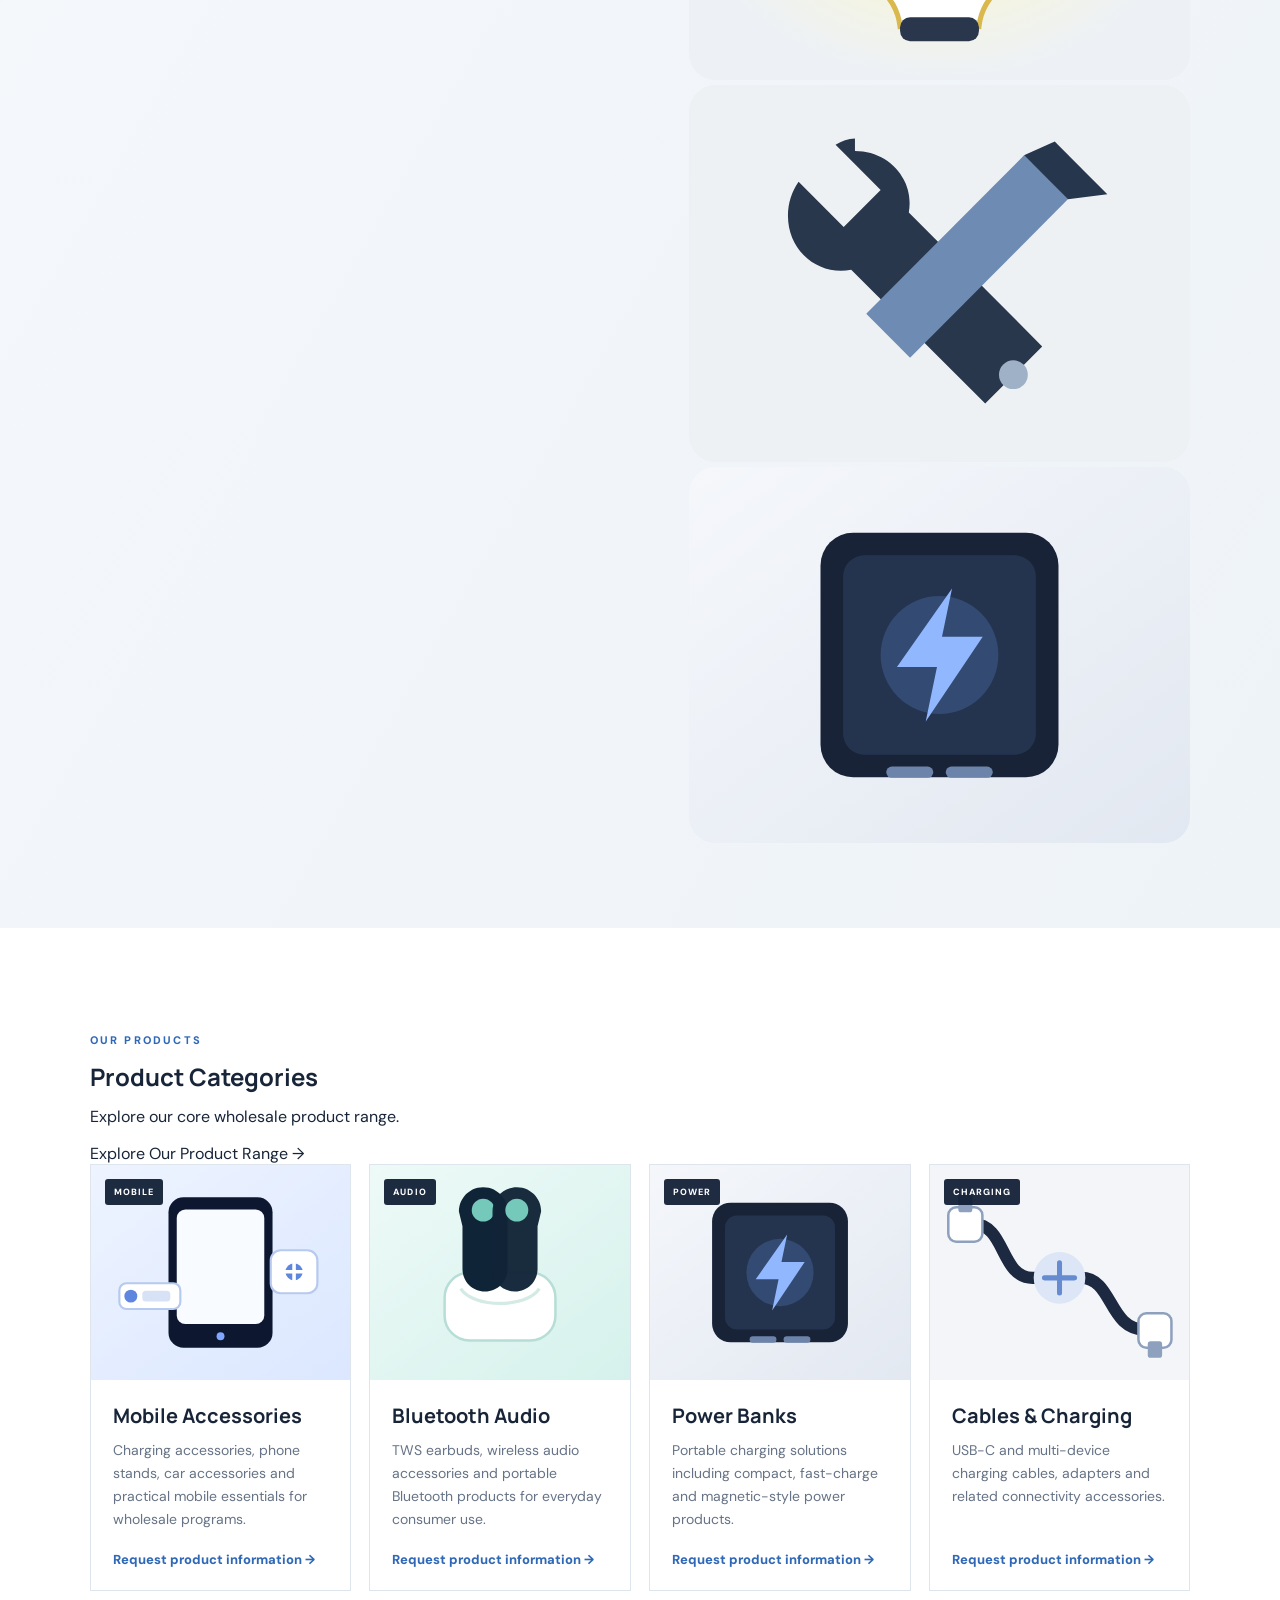
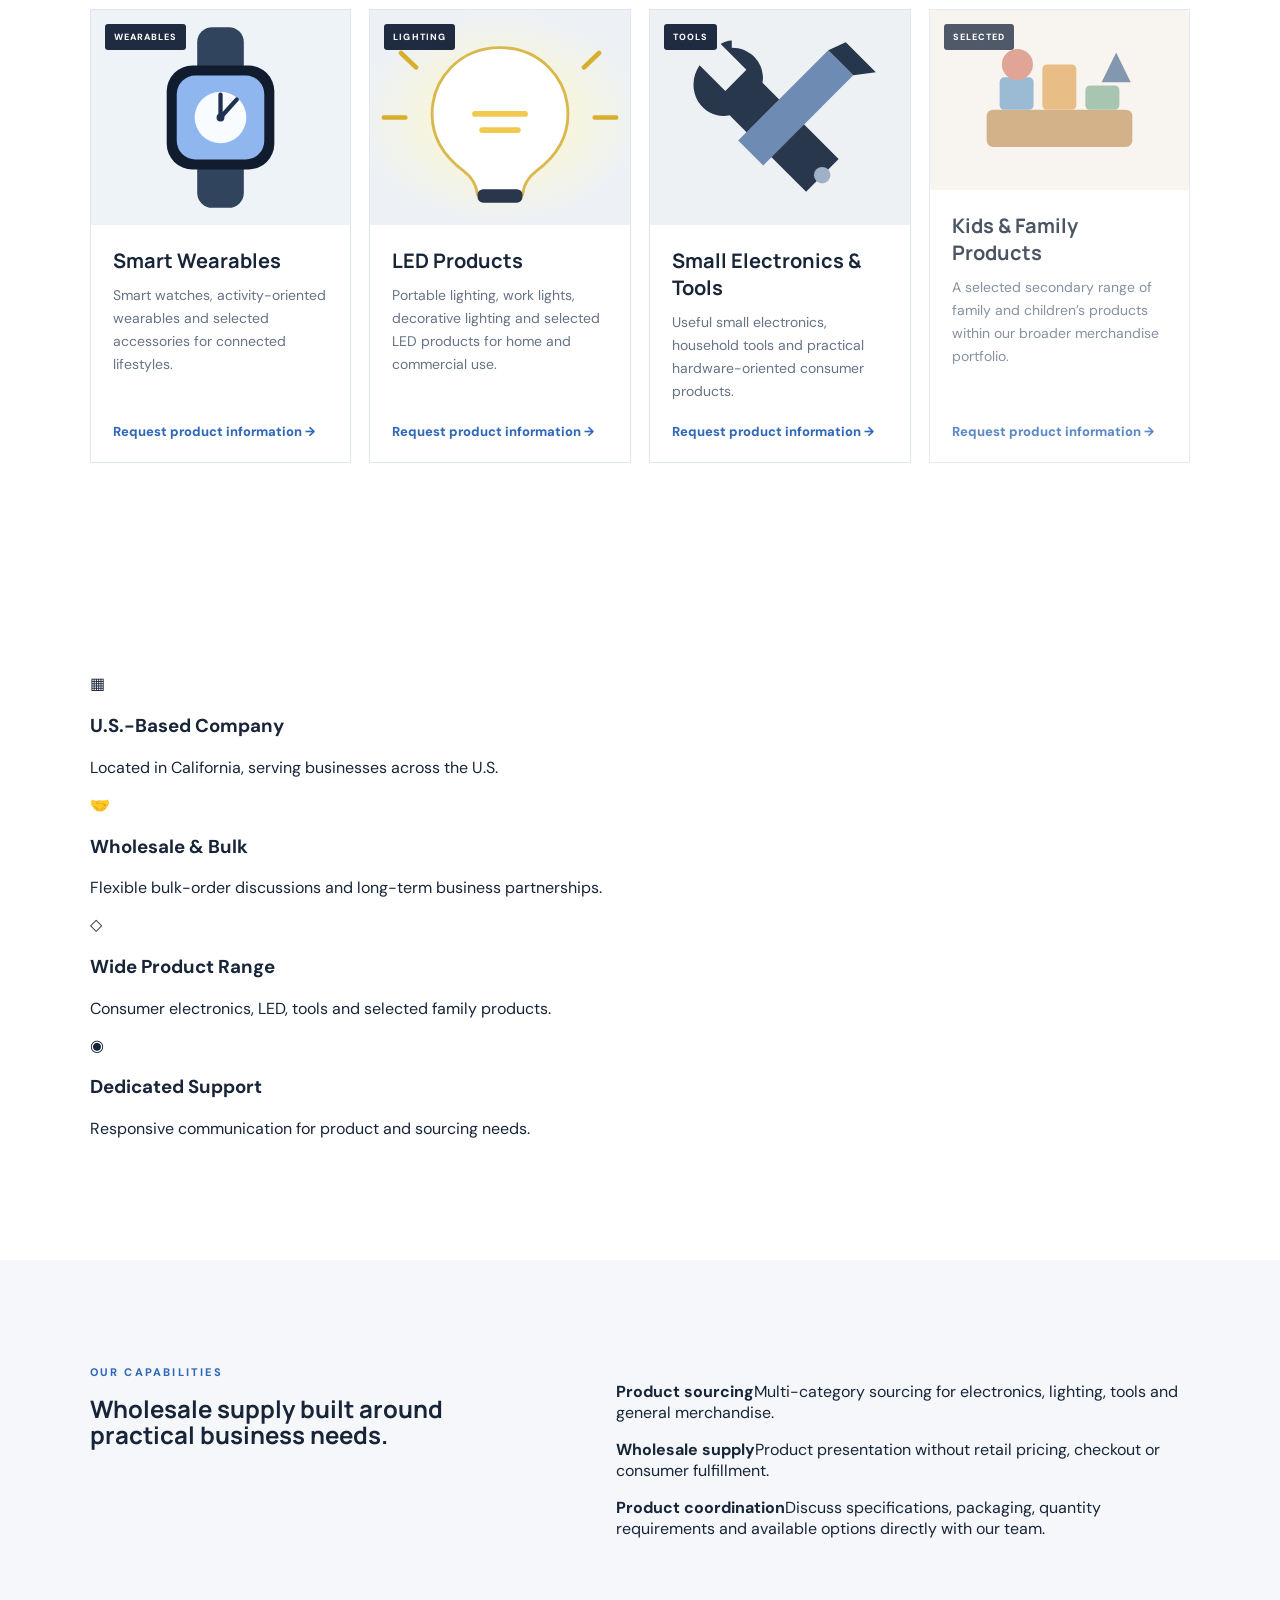
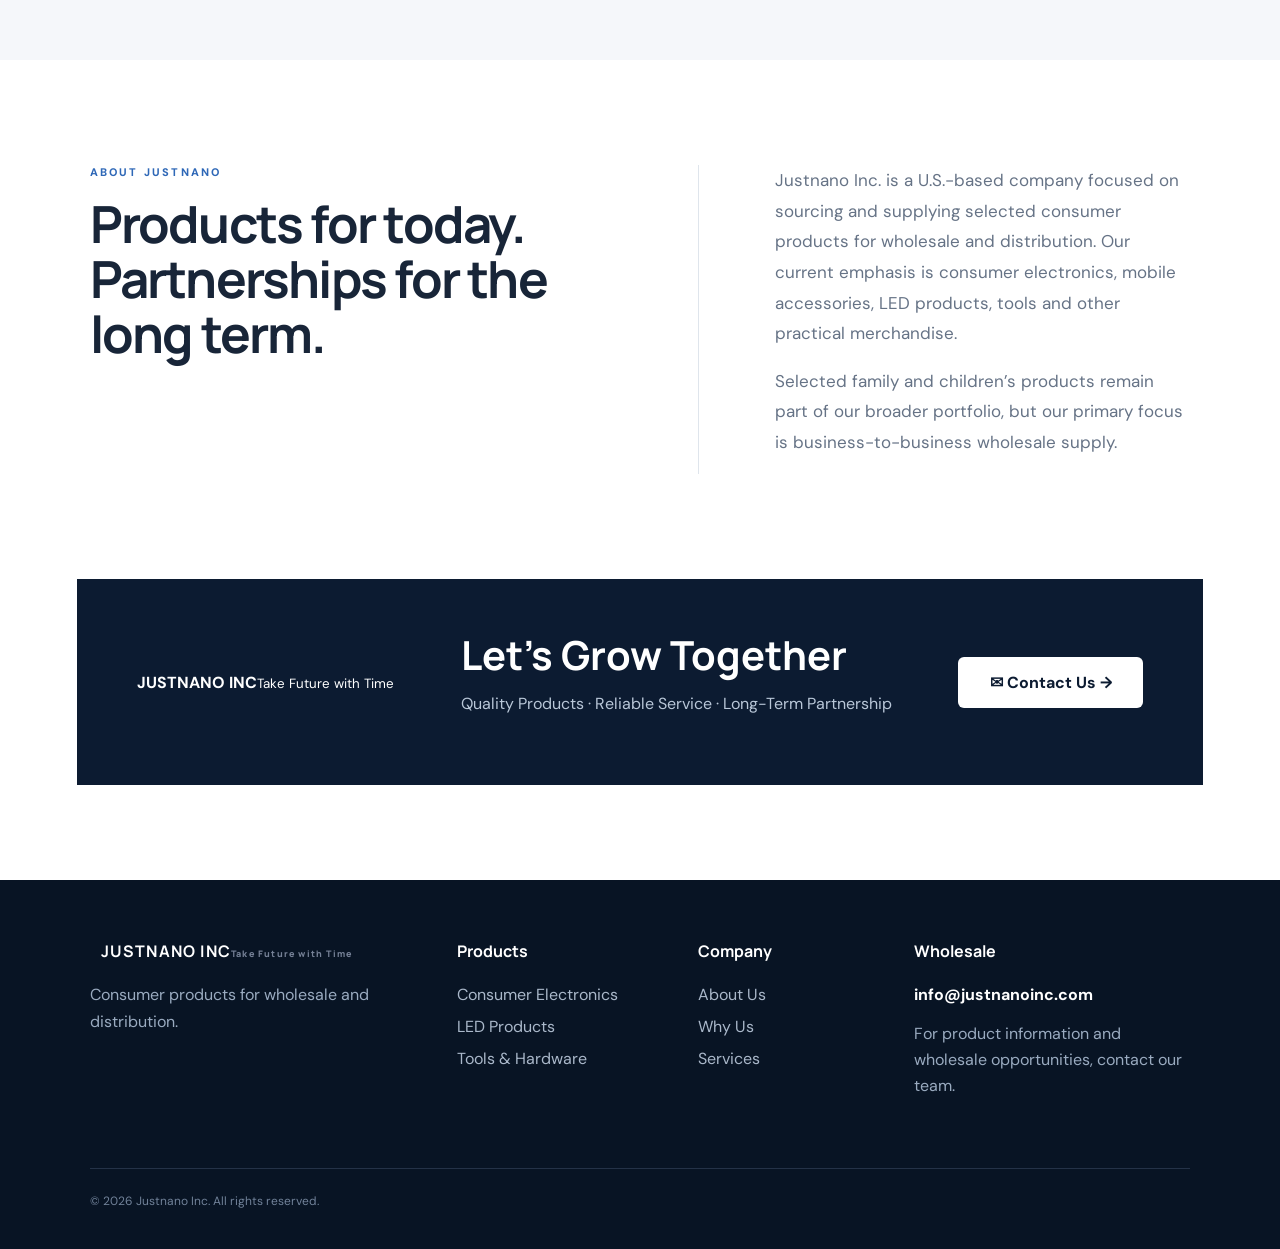
==== commit 73dd9573: "Polish Justnano homepage with brand logo and B2B layout" ====
--- a/index.html
+++ b/index.html
@@ -4,7 +4,7 @@
   <meta charset="utf-8" />
   <meta name="viewport" content="width=device-width, initial-scale=1" />
   <meta name="description" content="Justnano Inc. supplies consumer electronics, LED products, tools and selected general merchandise for wholesale and distribution." />
-  <title>Justnano Inc. | Wholesale Consumer Products</title>
+  <title>Justnano Inc. | Take Future with Time</title>
   <link rel="preconnect" href="https://fonts.googleapis.com">
   <link rel="preconnect" href="https://fonts.gstatic.com" crossorigin>
   <link href="https://fonts.googleapis.com/css2?family=DM+Sans:wght@400;500;600;700&family=Manrope:wght@500;600;700;800&display=swap" rel="stylesheet">
@@ -12,62 +12,91 @@
 </head>
 <body>
   <header class="site-header">
-    <a class="brand" href="#top" aria-label="Justnano home"><span class="brand-mark">J</span><span>JUSTNANO <small>INC.</small></span></a>
+    <a class="brand" href="#top" aria-label="Justnano home">
+      <span class="brand-feather" aria-hidden="true"><span class="f1"></span><span class="f2"></span><span class="f3"></span><span class="f4"></span></span>
+      <span class="brand-copy"><strong>Justnano</strong><small>Take Future with Time</small></span>
+    </a>
     <button class="menu-button" aria-label="Open menu" aria-expanded="false">☰</button>
     <nav class="nav-links" aria-label="Main navigation">
-      <a href="#products">Products</a><a href="#capabilities">Capabilities</a><a href="#about">About Us</a><a href="#contact">Contact</a>
-      <a class="nav-cta" href="mailto:info@justnanoinc.com?subject=Wholesale%20Inquiry">Wholesale Inquiry</a>
+      <a class="active" href="#top">Home</a>
+      <a href="#products">Products</a>
+      <a href="#about">About Us</a>
+      <a href="#why-us">Why Us</a>
+      <a href="#services">Services</a>
+      <a href="#contact">Contact</a>
+      <a class="nav-cta" href="mailto:info@justnanoinc.com?subject=Wholesale%20Inquiry">✉ Wholesale Inquiry</a>
     </nav>
   </header>
 
   <main id="top">
     <section class="hero">
       <div class="hero-copy">
-        <p class="eyebrow">WHOLESALE • SOURCING • DISTRIBUTION</p>
-        <h1>Consumer products for <span>today's market.</span></h1>
-        <p class="hero-text">Justnano Inc. is a U.S.-based product company serving wholesale and distribution needs across consumer electronics, mobile accessories, LED products, tools and selected general merchandise.</p>
-        <div class="hero-actions"><a class="button primary" href="#products">Explore Products</a><a class="button secondary" href="mailto:info@justnanoinc.com?subject=Wholesale%20Inquiry">Request Information</a></div>
-        <div class="hero-notes"><span>Wholesale focused</span><span>Multi-category sourcing</span><span>U.S.-based company</span></div>
+        <p class="eyebrow">JUSTNANO INC</p>
+        <h1>Take Future<br>with Time</h1>
+        <span class="hero-accent"></span>
+        <p class="hero-text">Your reliable partner for consumer electronics, LED products, tools and more. We supply practical products to retailers, distributors and businesses across the U.S.</p>
+        <div class="hero-benefits">
+          <div><b>◎</b><span>Global<br>Sourcing</span></div>
+          <div><b>◇</b><span>Quality<br>Assurance</span></div>
+          <div><b>▣</b><span>Reliable<br>Supply</span></div>
+        </div>
+        <div class="hero-actions">
+          <a class="button primary" href="mailto:info@justnanoinc.com?subject=Wholesale%20Inquiry">Wholesale Inquiry →</a>
+          <a class="button secondary" href="#products">View Products →</a>
+        </div>
       </div>
-      <div class="hero-showcase" aria-label="Featured wholesale categories">
-        <div class="showcase-main"><img src="assets/bluetooth-audio.svg" alt="Bluetooth audio product illustration"><div><small>FEATURED CATEGORY</small><strong>Consumer Electronics</strong></div></div>
-        <div class="showcase-small"><img src="assets/led-products.svg" alt="LED product illustration"><span>LED Products</span></div>
-        <div class="showcase-small"><img src="assets/tools.svg" alt="Tools product illustration"><span>Tools & Hardware</span></div>
+      <div class="hero-products" aria-label="Featured product categories">
+        <div class="world-grid"></div>
+        <div class="hero-product hero-headphones"><img src="assets/bluetooth-audio.svg" alt="Bluetooth audio products"></div>
+        <div class="hero-product hero-phone"><img src="assets/mobile-accessories.svg" alt="Mobile accessories"></div>
+        <div class="hero-product hero-watch"><img src="assets/wearables.svg" alt="Smart wearables"></div>
+        <div class="hero-product hero-led"><img src="assets/led-products.svg" alt="LED lighting products"></div>
+        <div class="hero-product hero-tools"><img src="assets/tools.svg" alt="Tools and small electronics"></div>
+        <div class="hero-product hero-power"><img src="assets/power-bank.svg" alt="Power bank products"></div>
       </div>
     </section>
 
-    <section class="trust-strip"><span>PRODUCT SOURCING</span><i></i><span>WHOLESALE SUPPLY</span><i></i><span>GENERAL MERCHANDISE</span><i></i><span>BUSINESS INQUIRIES WELCOME</span></section>
-
     <section class="section products-section" id="products">
-      <div class="section-heading"><div><p class="eyebrow">PRODUCT CATEGORIES</p><h2>Built for wholesale buyers.</h2></div><p>Our catalog focuses on practical, fast-moving consumer categories. Product selections shown here are representative; specifications, packaging and availability can be discussed for wholesale inquiries.</p></div>
+      <div class="products-title-row">
+        <span></span><div><p class="eyebrow">OUR PRODUCTS</p><h2>Product Categories</h2></div><span></span>
+      </div>
+      <div class="product-intro"><p>Explore our core wholesale product range.</p><a href="mailto:info@justnanoinc.com?subject=Product%20Inquiry">Explore Our Product Range →</a></div>
       <div class="category-grid" id="product-grid"></div>
     </section>
 
-    <section class="section capabilities" id="capabilities">
-      <div class="cap-intro"><p class="eyebrow">OUR CAPABILITIES</p><h2>A practical partner for product sourcing and supply.</h2><p>We work across multiple product categories and focus on clear communication, dependable coordination and flexible wholesale opportunities.</p><a class="text-link" href="mailto:info@justnanoinc.com?subject=Wholesale%20Inquiry">Start a wholesale inquiry →</a></div>
-      <div class="cap-list">
-        <article><span>01</span><div><h3>Multi-category sourcing</h3><p>Consumer electronics, mobile accessories, LED products, tools and other selected merchandise.</p></div></article>
-        <article><span>02</span><div><h3>Wholesale supply</h3><p>Product presentations are designed for business buyers without retail pricing or consumer checkout.</p></div></article>
-        <article><span>03</span><div><h3>Product coordination</h3><p>Discuss product requirements, packaging needs, quantities and available options directly with our team.</p></div></article>
+    <section class="section feature-panel" id="why-us">
+      <article><span>▦</span><div><h3>U.S.-Based Company</h3><p>Located in California, serving businesses across the U.S.</p></div></article>
+      <article><span>🤝</span><div><h3>Wholesale & Bulk</h3><p>Flexible bulk-order discussions and long-term business partnerships.</p></div></article>
+      <article><span>◇</span><div><h3>Wide Product Range</h3><p>Consumer electronics, LED, tools and selected family products.</p></div></article>
+      <article><span>◉</span><div><h3>Dedicated Support</h3><p>Responsive communication for product and sourcing needs.</p></div></article>
+    </section>
+
+    <section class="section capabilities" id="services">
+      <div><p class="eyebrow">OUR CAPABILITIES</p><h2>Wholesale supply built around practical business needs.</h2></div>
+      <div class="capability-list">
+        <p><strong>Product sourcing</strong><span>Multi-category sourcing for electronics, lighting, tools and general merchandise.</span></p>
+        <p><strong>Wholesale supply</strong><span>Product presentation without retail pricing, checkout or consumer fulfillment.</span></p>
+        <p><strong>Product coordination</strong><span>Discuss specifications, packaging, quantity requirements and available options directly with our team.</span></p>
       </div>
     </section>
 
     <section class="section about" id="about">
-      <div><p class="eyebrow">ABOUT JUSTNANO</p><h2>Broad product reach. Straightforward business.</h2></div>
-      <div><p>Justnano Inc. is a U.S.-based company focused on sourcing, presenting and supplying selected consumer products for wholesale and distribution. Our expanding portfolio covers electronics and accessories, lighting, tools and selected family products.</p><p>We continue to develop product categories based on market demand and buyer needs.</p></div>
+      <div><p class="eyebrow">ABOUT JUSTNANO</p><h2>Products for today. Partnerships for the long term.</h2></div>
+      <div><p>Justnano Inc. is a U.S.-based company focused on sourcing and supplying selected consumer products for wholesale and distribution. Our current emphasis is consumer electronics, mobile accessories, LED products, tools and other practical merchandise.</p><p>Selected family and children’s products remain part of our broader portfolio, but our primary focus is business-to-business wholesale supply.</p></div>
     </section>
 
     <section class="inquiry-banner">
-      <div><p class="eyebrow">WHOLESALE INQUIRIES</p><h2>Looking for a product or category?</h2><p>Tell us what you are sourcing and our team can discuss available options and requirements.</p></div>
-      <a class="button light" href="mailto:info@justnanoinc.com?subject=Wholesale%20Product%20Inquiry">Contact Justnano</a>
+      <div class="banner-brand"><span class="brand-feather small" aria-hidden="true"><span class="f1"></span><span class="f2"></span><span class="f3"></span><span class="f4"></span></span><div><strong>JUSTNANO INC</strong><small>Take Future with Time</small></div></div>
+      <div><h2>Let’s Grow Together</h2><p>Quality Products · Reliable Service · Long-Term Partnership</p></div>
+      <a class="button light" href="mailto:info@justnanoinc.com?subject=Wholesale%20Inquiry">✉ Contact Us →</a>
     </section>
   </main>
 
   <footer id="contact">
-    <div class="footer-brand"><div class="brand"><span class="brand-mark">J</span><span>JUSTNANO INC.</span></div><p>Consumer products for wholesale and distribution.</p></div>
+    <div class="footer-brand"><div class="brand"><span class="brand-feather small" aria-hidden="true"><span class="f1"></span><span class="f2"></span><span class="f3"></span><span class="f4"></span></span><span class="brand-copy"><strong>JUSTNANO INC</strong><small>Take Future with Time</small></span></div><p>Consumer products for wholesale and distribution.</p></div>
     <div><h4>Products</h4><a href="#products">Consumer Electronics</a><a href="#products">LED Products</a><a href="#products">Tools & Hardware</a></div>
-    <div><h4>Company</h4><a href="#capabilities">Capabilities</a><a href="#about">About Us</a><a href="mailto:info@justnanoinc.com">Contact</a></div>
-    <div><h4>Wholesale</h4><p class="fine-print">For product information, sourcing requests and wholesale opportunities, contact our team.</p><a class="footer-email" href="mailto:info@justnanoinc.com">info@justnanoinc.com</a></div>
+    <div><h4>Company</h4><a href="#about">About Us</a><a href="#why-us">Why Us</a><a href="#services">Services</a></div>
+    <div><h4>Wholesale</h4><a class="footer-email" href="mailto:info@justnanoinc.com">info@justnanoinc.com</a><p class="fine-print">For product information and wholesale opportunities, contact our team.</p></div>
     <p class="copyright">© <span id="year"></span> Justnano Inc. All rights reserved.</p>
   </footer>
   <script src="script.js"></script>
--- a/styles.css
+++ b/styles.css
@@ -1,4 +1 @@
-:root{--ink:#20243a;--muted:#6f7487;--cream:#fffaf2;--yellow:#ffc94a;--orange:#ff805d;--mint:#bcebdc;--blue:#9ecbff;--pink:#f8bfd0;--white:#fff;--line:#e9e4dc;--shadow:0 18px 50px rgba(41,45,67,.12)}
-*{box-sizing:border-box}html{scroll-behavior:smooth}body{margin:0;font-family:"DM Sans",sans-serif;color:var(--ink);background:var(--cream)}a{color:inherit;text-decoration:none}button{font:inherit}.site-header{height:82px;display:flex;align-items:center;justify-content:space-between;padding:0 6vw;background:rgba(255,250,242,.94);backdrop-filter:blur(12px);position:sticky;top:0;z-index:20;border-bottom:1px solid rgba(32,36,58,.07)}.brand{display:flex;align-items:center;gap:10px;font-family:"Fredoka",sans-serif;font-weight:700;letter-spacing:.08em}.brand-mark{display:grid;place-items:center;width:38px;height:38px;border-radius:13px;background:var(--yellow);transform:rotate(-7deg);font-size:22px}.nav-links{display:flex;align-items:center;gap:30px;font-weight:600;font-size:14px}.nav-links a:not(.nav-cta):hover{color:var(--orange)}.nav-cta{background:var(--ink);color:#fff;padding:12px 18px;border-radius:999px}.menu-button{display:none;background:none;border:0;font-size:26px}.hero{min-height:680px;display:grid;grid-template-columns:1.05fr .95fr;align-items:center;gap:50px;padding:70px 7vw 80px;overflow:hidden}.eyebrow{font-size:12px;letter-spacing:.18em;font-weight:800;color:#e26343;margin:0 0 16px}.hero h1,.section h2,.amazon-banner h2{font-family:"Fredoka",sans-serif;line-height:1.02;margin:0}.hero h1{font-size:clamp(50px,6vw,84px);max-width:760px}.hero h1 span{color:#e96f4f}.hero-text{font-size:19px;line-height:1.65;color:var(--muted);max-width:620px;margin:28px 0}.hero-actions{display:flex;gap:12px}.button{display:inline-flex;align-items:center;justify-content:center;border-radius:999px;padding:15px 24px;font-weight:700}.primary{background:var(--ink);color:#fff}.secondary{border:1.5px solid var(--ink)}.hero-notes{display:flex;gap:22px;flex-wrap:wrap;margin-top:28px;font-size:13px;color:var(--muted)}.hero-art{height:520px;position:relative}.blob{position:absolute;border-radius:42% 58% 53% 47%/45% 42% 58% 55%}.blob-one{width:430px;height:430px;background:var(--mint);right:2%;top:5%;transform:rotate(9deg)}.blob-two{width:260px;height:240px;background:var(--yellow);right:35%;bottom:0;transform:rotate(-18deg)}.toy-card{position:absolute;width:190px;height:215px;background:#fff;border-radius:30px;box-shadow:var(--shadow);display:flex;flex-direction:column;align-items:center;justify-content:center;gap:12px;font-family:"Fredoka",sans-serif;font-size:24px}.toy-card span{font-size:78px}.card-a{left:3%;top:15%;transform:rotate(-9deg)}.card-b{right:5%;top:10%;transform:rotate(8deg)}.card-c{right:27%;bottom:2%;transform:rotate(-3deg)}.spark{position:absolute;font-size:35px}.s1{top:2%;left:45%;color:var(--orange)}.s2{bottom:10%;left:5%;color:#638fd4}.s3{right:2%;bottom:15%;color:var(--pink)}.category-strip{display:grid;grid-template-columns:repeat(4,1fr);margin:0 6vw;background:#fff;border-radius:28px;box-shadow:0 15px 40px rgba(41,45,67,.08);padding:28px}.category-strip>div{display:flex;align-items:center;gap:14px;padding:4px 22px;border-right:1px solid var(--line)}.category-strip>div:last-child{border:0}.category-strip span{font-size:34px}.category-strip p{display:flex;flex-direction:column;margin:0}.category-strip small{color:var(--muted);margin-top:4px}.section{padding:110px 7vw}.section-heading{display:flex;justify-content:space-between;align-items:end;gap:30px}.section-heading h2,.why-copy h2,.about h2{font-size:clamp(38px,4vw,58px)}.section-heading>p{max-width:480px;color:var(--muted);line-height:1.6}.filters{display:flex;gap:9px;flex-wrap:wrap;margin:36px 0}.filter{border:1px solid var(--line);background:#fff;padding:10px 16px;border-radius:999px;cursor:pointer}.filter.active,.filter:hover{background:var(--ink);color:#fff;border-color:var(--ink)}.product-grid{display:grid;grid-template-columns:repeat(3,1fr);gap:24px}.product-card{background:#fff;border-radius:25px;overflow:hidden;border:1px solid rgba(32,36,58,.06);transition:.25s ease;display:flex;flex-direction:column}.product-card:hover{transform:translateY(-7px);box-shadow:var(--shadow)}.product-visual{height:290px;display:grid;place-items:center;position:relative;overflow:hidden}.product-visual .emoji{font-size:108px;filter:drop-shadow(0 15px 12px rgba(50,50,70,.14))}.product-visual .tag{position:absolute;top:18px;left:18px;background:#fff;padding:7px 11px;border-radius:999px;font-size:11px;font-weight:800}.product-body{padding:24px;display:flex;flex-direction:column;flex:1}.product-body h3{font-family:"Fredoka",sans-serif;font-size:23px;margin:0 0 8px}.product-body p{color:var(--muted);line-height:1.55;margin:0 0 20px}.product-link{font-weight:800;margin-top:auto;color:#db6246}.why-us{display:grid;grid-template-columns:.85fr 1.15fr;gap:8vw;align-items:center;background:#fff}.why-art{height:560px;background:var(--blue);border-radius:50px;position:relative;overflow:hidden}.big-shape{font-size:280px;color:rgba(255,255,255,.62);position:absolute;left:80px;top:70px;transform:rotate(16deg)}.mini-card{position:absolute;right:45px;bottom:45px;background:#fff;border-radius:28px;padding:27px 30px;box-shadow:var(--shadow);transform:rotate(-5deg);display:flex;flex-direction:column}.mini-card span{font-size:15px}.mini-card b{font-family:"Fredoka",sans-serif;font-size:32px;color:#e26343}.why-copy>h2{max-width:680px;margin-bottom:40px}.benefit{display:grid;grid-template-columns:58px 1fr;gap:18px;padding:22px 0;border-top:1px solid var(--line)}.benefit>span{width:43px;height:43px;display:grid;place-items:center;border-radius:50%;background:var(--yellow);font-weight:800}.benefit h3{margin:2px 0 7px}.benefit p{margin:0;color:var(--muted);line-height:1.6}.about{text-align:center;max-width:930px;margin:auto}.about p:not(.eyebrow){font-size:21px;line-height:1.75;color:var(--muted)}.text-link{display:inline-block;margin-top:15px;font-weight:800;color:#dd6548}.amazon-banner{margin:0 6vw 100px;background:var(--ink);color:#fff;padding:55px 65px;border-radius:35px;display:flex;align-items:center;justify-content:space-between;gap:30px}.amazon-banner h2{font-size:42px}.amazon-banner p:last-child{color:#c9cbd4}.amazon{background:var(--yellow);color:var(--ink);min-width:165px}footer{background:#171a2b;color:#fff;padding:65px 7vw 30px;display:grid;grid-template-columns:1.3fr .7fr .8fr 1.2fr;gap:40px;position:relative}.footer-brand p,.fine-print{color:#aeb1c0;line-height:1.6}.footer-brand .brand{margin-bottom:20px}footer h4{margin-top:0}footer>div:not(.footer-brand) a{display:block;color:#aeb1c0;margin:11px 0}.copyright{grid-column:1/-1;border-top:1px solid #333648;padding-top:24px;color:#848899;font-size:13px}.product-visual.builder{background:#ffe8a7}.product-visual.learning{background:#ccefe5}.product-visual.pretend{background:#f7ccd8}.product-visual.bath{background:#cce4ff}
-@media(max-width:900px){.nav-links{display:none;position:absolute;top:82px;left:0;right:0;background:#fff;flex-direction:column;padding:25px}.nav-links.open{display:flex}.menu-button{display:block}.hero{grid-template-columns:1fr;padding-top:45px}.hero-art{height:440px}.category-strip{grid-template-columns:1fr 1fr}.category-strip>div:nth-child(2){border-right:0}.product-grid{grid-template-columns:1fr 1fr}.why-us{grid-template-columns:1fr}.why-art{height:420px}footer{grid-template-columns:1fr 1fr}}
-@media(max-width:600px){.site-header{padding:0 20px}.hero{padding:45px 22px 65px}.hero h1{font-size:48px}.hero-art{height:380px}.toy-card{width:145px;height:170px}.toy-card span{font-size:58px}.card-c{right:25%;}.blob-one{width:310px;height:310px}.category-strip{margin:0 18px;grid-template-columns:1fr;padding:15px}.category-strip>div{border-right:0;border-bottom:1px solid var(--line);padding:16px}.section{padding:80px 22px}.section-heading{display:block}.product-grid{grid-template-columns:1fr}.why-art{height:350px}.big-shape{font-size:190px;left:45px}.amazon-banner{margin:0 18px 70px;padding:38px 28px;display:block}.amazon-banner .button{margin-top:15px}footer{grid-template-columns:1fr;padding:55px 25px 25px}.hero-notes{display:block}.hero-notes span{display:block;margin:7px 0}}
+:root{--navy:#0c1b31;--navy2:#142944;--blue:#2f68b7;--text:#182538;--muted:#667386;--bg:#f5f7fa;--white:#fff;--line:#dfe5ec;--soft:#eaf0f7;--shadow:0 18px 50px rgba(20,37,59,.10)}*{box-sizing:border-box}html{scroll-behavior:smooth}body{margin:0;font-family:"DM Sans",sans-serif;color:var(--text);background:#fff}a{color:inherit;text-decoration:none}button{font:inherit}.site-header{height:80px;display:flex;align-items:center;justify-content:space-between;padding:0 6vw;background:rgba(255,255,255,.97);backdrop-filter:blur(10px);position:sticky;top:0;z-index:20;border-bottom:1px solid var(--line)}.brand{display:flex;align-items:center;gap:11px;font-family:"Manrope",sans-serif;font-weight:800;letter-spacing:.075em}.brand small{font-size:9px;color:#758196}.brand-mark{display:grid;place-items:center;width:37px;height:37px;border-radius:8px;background:var(--navy);color:#fff;font-size:20px}.nav-links{display:flex;align-items:center;gap:29px;font-weight:600;font-size:14px}.nav-links>a:not(.nav-cta):hover{color:var(--blue)}.nav-cta{background:var(--navy);color:#fff;padding:12px 18px;border-radius:6px}.menu-button{display:none;background:none;border:0;font-size:25px}.hero{min-height:650px;background:linear-gradient(120deg,#f7f9fc 0%,#eef3f8 100%);display:grid;grid-template-columns:1.02fr .98fr;align-items:center;gap:6vw;padding:80px 7vw}.eyebrow{font-size:11px;letter-spacing:.2em;font-weight:800;color:var(--blue);margin:0 0 17px}.hero h1,.section h2,.inquiry-banner h2{font-family:"Manrope",sans-serif;line-height:1.07;margin:0}.hero h1{font-size:clamp(48px,5.3vw,76px);letter-spacing:-.04em;max-width:720px}.hero h1 span{color:var(--blue)}.hero-text{font-size:18px;line-height:1.7;color:var(--muted);max-width:690px;margin:27px 0 30px}.hero-actions{display:flex;gap:11px}.button{display:inline-flex;align-items:center;justify-content:center;border-radius:6px;padding:15px 22px;font-weight:700}.primary{background:var(--navy);color:#fff}.secondary{border:1px solid #aeb9c7;background:#fff}.hero-notes{display:flex;gap:25px;flex-wrap:wrap;margin-top:28px;font-size:12px;font-weight:700;color:#637186;text-transform:uppercase;letter-spacing:.05em}.hero-showcase{display:grid;grid-template-columns:1fr 1fr;gap:14px}.showcase-main,.showcase-small{background:#fff;border:1px solid var(--line);box-shadow:var(--shadow);overflow:hidden}.showcase-main{grid-column:1/-1;display:grid;grid-template-columns:1.35fr .65fr;min-height:330px}.showcase-main img{width:100%;height:330px;object-fit:cover}.showcase-main>div{padding:35px 25px;background:var(--navy);color:#fff;display:flex;flex-direction:column;justify-content:end}.showcase-main small{font-size:10px;letter-spacing:.16em;color:#a9bdd7}.showcase-main strong{font-family:"Manrope";font-size:24px;margin-top:8px}.showcase-small{display:flex;align-items:center;gap:12px;padding:12px}.showcase-small img{width:100px;height:88px;object-fit:cover}.showcase-small span{font-weight:800;font-size:14px}.trust-strip{min-height:78px;background:var(--navy);color:#d9e3ef;display:flex;align-items:center;justify-content:center;gap:28px;padding:20px 5vw;font-size:11px;letter-spacing:.13em;font-weight:700}.trust-strip i{width:4px;height:4px;border-radius:50%;background:#6386af}.section{padding:105px 7vw}.products-section{background:#fff}.section-heading{display:flex;justify-content:space-between;align-items:end;gap:40px;margin-bottom:43px}.section-heading h2,.cap-intro h2,.about h2{font-size:clamp(36px,4vw,55px);letter-spacing:-.035em}.section-heading>p{max-width:510px;color:var(--muted);line-height:1.7;margin:0}.category-grid{display:grid;grid-template-columns:repeat(4,1fr);gap:18px}.category-card{border:1px solid var(--line);background:#fff;display:flex;flex-direction:column;transition:.25s}.category-card:hover{transform:translateY(-5px);box-shadow:var(--shadow)}.category-image{height:215px;position:relative;background:var(--bg);overflow:hidden}.category-image img{width:100%;height:100%;object-fit:cover}.category-image span{position:absolute;top:14px;left:14px;background:rgba(12,27,49,.92);color:#fff;padding:7px 9px;border-radius:3px;font-size:9px;font-weight:800;letter-spacing:.12em}.category-body{padding:22px;display:flex;flex-direction:column;flex:1}.category-body h3{font-family:"Manrope";font-size:20px;margin:0 0 10px}.category-body p{font-size:14px;color:var(--muted);line-height:1.65;margin:0 0 20px}.category-body a{font-size:13px;font-weight:800;color:var(--blue);margin-top:auto}.secondary-category{opacity:.78}.secondary-category .category-image{height:180px}.capabilities{background:var(--bg);display:grid;grid-template-columns:.85fr 1.15fr;gap:8vw;align-items:start}.cap-intro>p:not(.eyebrow){color:var(--muted);line-height:1.75;font-size:17px}.text-link{display:inline-block;margin-top:14px;color:var(--blue);font-weight:800}.cap-list article{display:grid;grid-template-columns:60px 1fr;gap:20px;padding:30px 0;border-top:1px solid #ccd5df}.cap-list article:last-child{border-bottom:1px solid #ccd5df}.cap-list>article>span{font-family:"Manrope";font-weight:800;color:var(--blue)}.cap-list h3{font-family:"Manrope";font-size:22px;margin:0 0 7px}.cap-list p{margin:0;color:var(--muted);line-height:1.65}.about{display:grid;grid-template-columns:1fr 1fr;gap:9vw;align-items:start}.about>div:last-child{border-left:1px solid var(--line);padding-left:6vw}.about>div:last-child p{font-size:17px;line-height:1.8;color:var(--muted);margin-top:0}.inquiry-banner{margin:0 6vw 95px;background:var(--navy);color:#fff;padding:55px 60px;display:flex;align-items:center;justify-content:space-between;gap:35px}.inquiry-banner h2{font-size:40px}.inquiry-banner p:last-child{color:#b9c7d8}.light{background:#fff;color:var(--navy);min-width:185px}footer{background:#081424;color:#fff;padding:60px 7vw 28px;display:grid;grid-template-columns:1.3fr .8fr .7fr 1.1fr;gap:40px}.footer-brand p,.fine-print{color:#9aabc0;line-height:1.65}.footer-brand .brand{margin-bottom:20px}footer h4{margin-top:0;font-family:"Manrope"}footer>div:not(.footer-brand) a{display:block;color:#aab8ca;margin:11px 0}.footer-email{color:#fff!important;font-weight:700}.copyright{grid-column:1/-1;border-top:1px solid #243247;padding-top:24px;color:#718299;font-size:12px}@media(max-width:1050px){.category-grid{grid-template-columns:repeat(2,1fr)}.hero{grid-template-columns:1fr}.hero-showcase{max-width:750px}.capabilities{grid-template-columns:1fr}}@media(max-width:800px){.nav-links{display:none;position:absolute;top:80px;left:0;right:0;background:#fff;flex-direction:column;padding:25px;border-bottom:1px solid var(--line)}.nav-links.open{display:flex}.menu-button{display:block}.section-heading,.about{display:block}.about>div:last-child{border:0;padding:25px 0 0}.trust-strip{flex-wrap:wrap}.trust-strip i{display:none}footer{grid-template-columns:1fr 1fr}}@media(max-width:560px){.site-header{padding:0 20px}.hero{padding:55px 22px}.hero h1{font-size:46px}.hero-showcase{grid-template-columns:1fr}.showcase-main{grid-template-columns:1fr}.showcase-main img{height:230px}.showcase-main>div{padding:22px}.showcase-small{grid-column:1}.hero-actions{flex-direction:column;align-items:stretch}.section{padding:75px 22px}.category-grid{grid-template-columns:1fr}.category-image{height:245px}.inquiry-banner{margin:0 20px 65px;padding:38px 28px;display:block}.inquiry-banner .button{margin-top:15px}footer{grid-template-columns:1fr;padding:50px 24px 25px}}
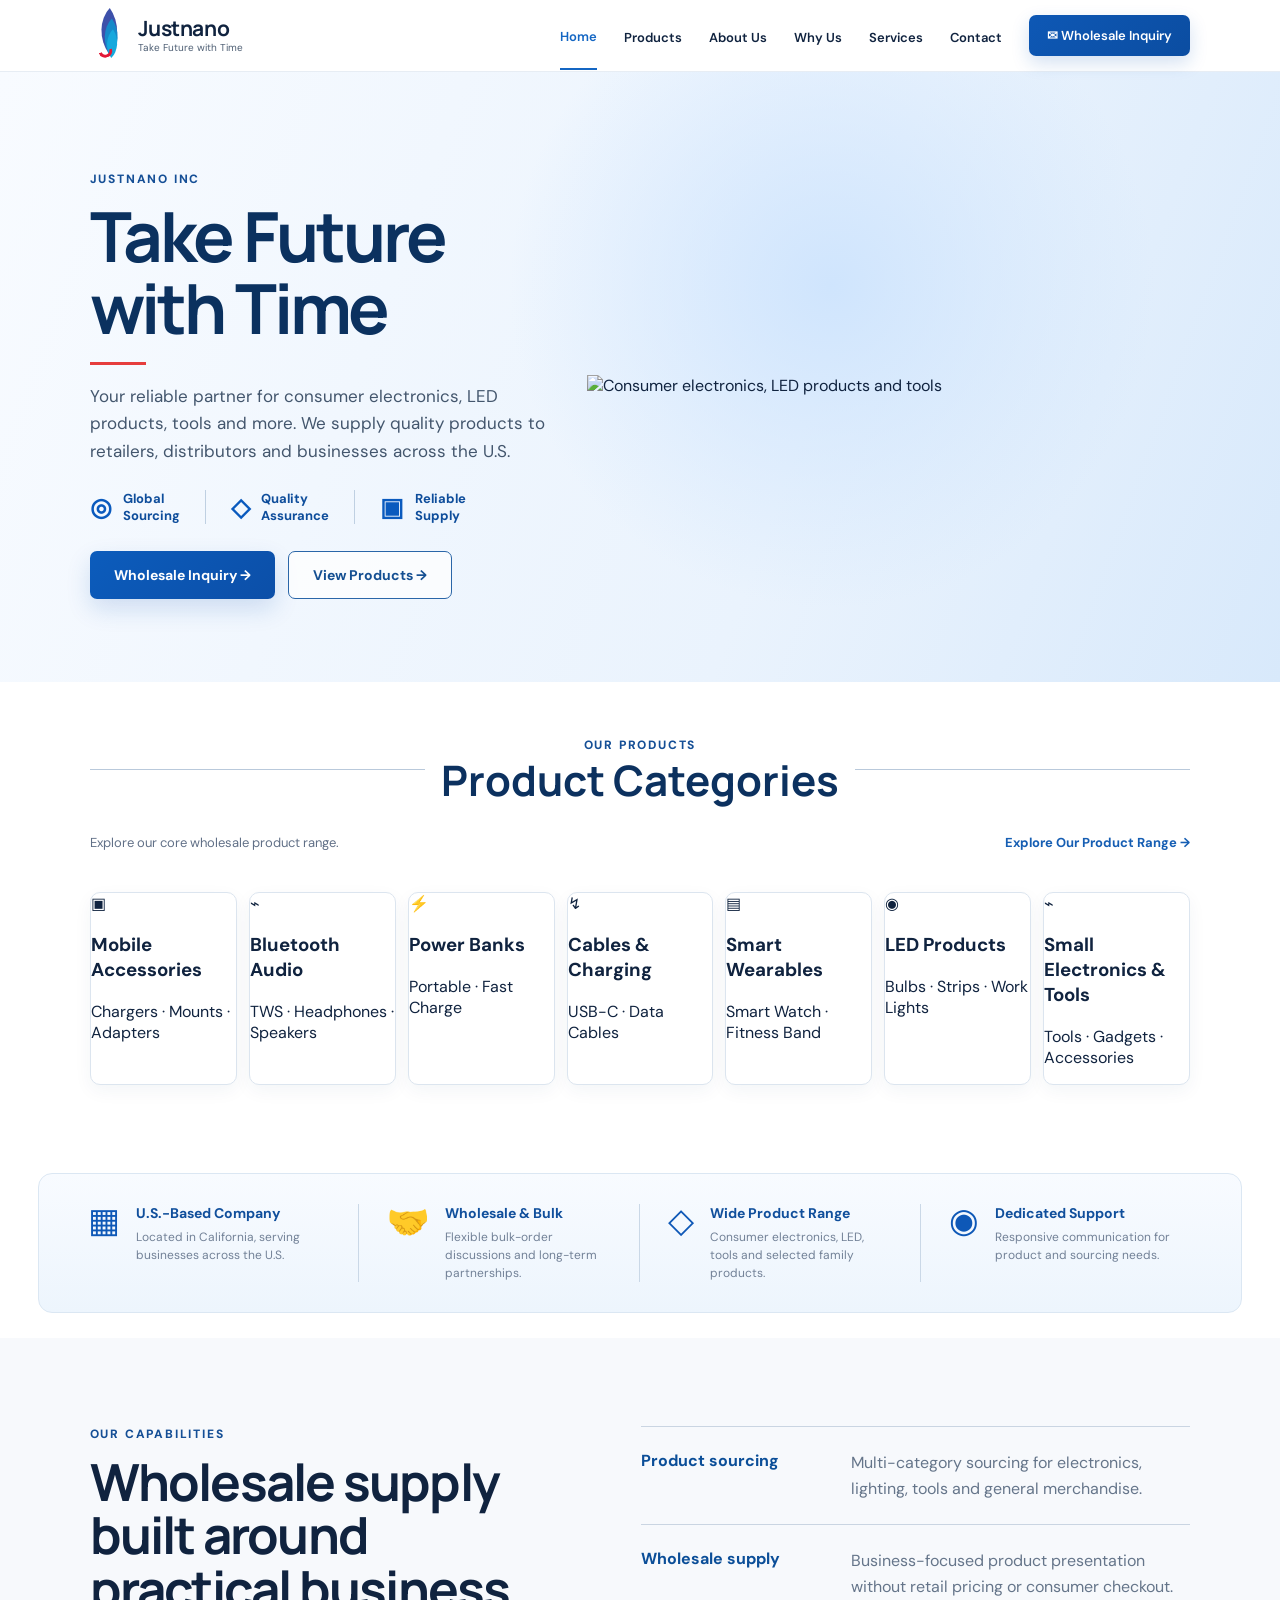
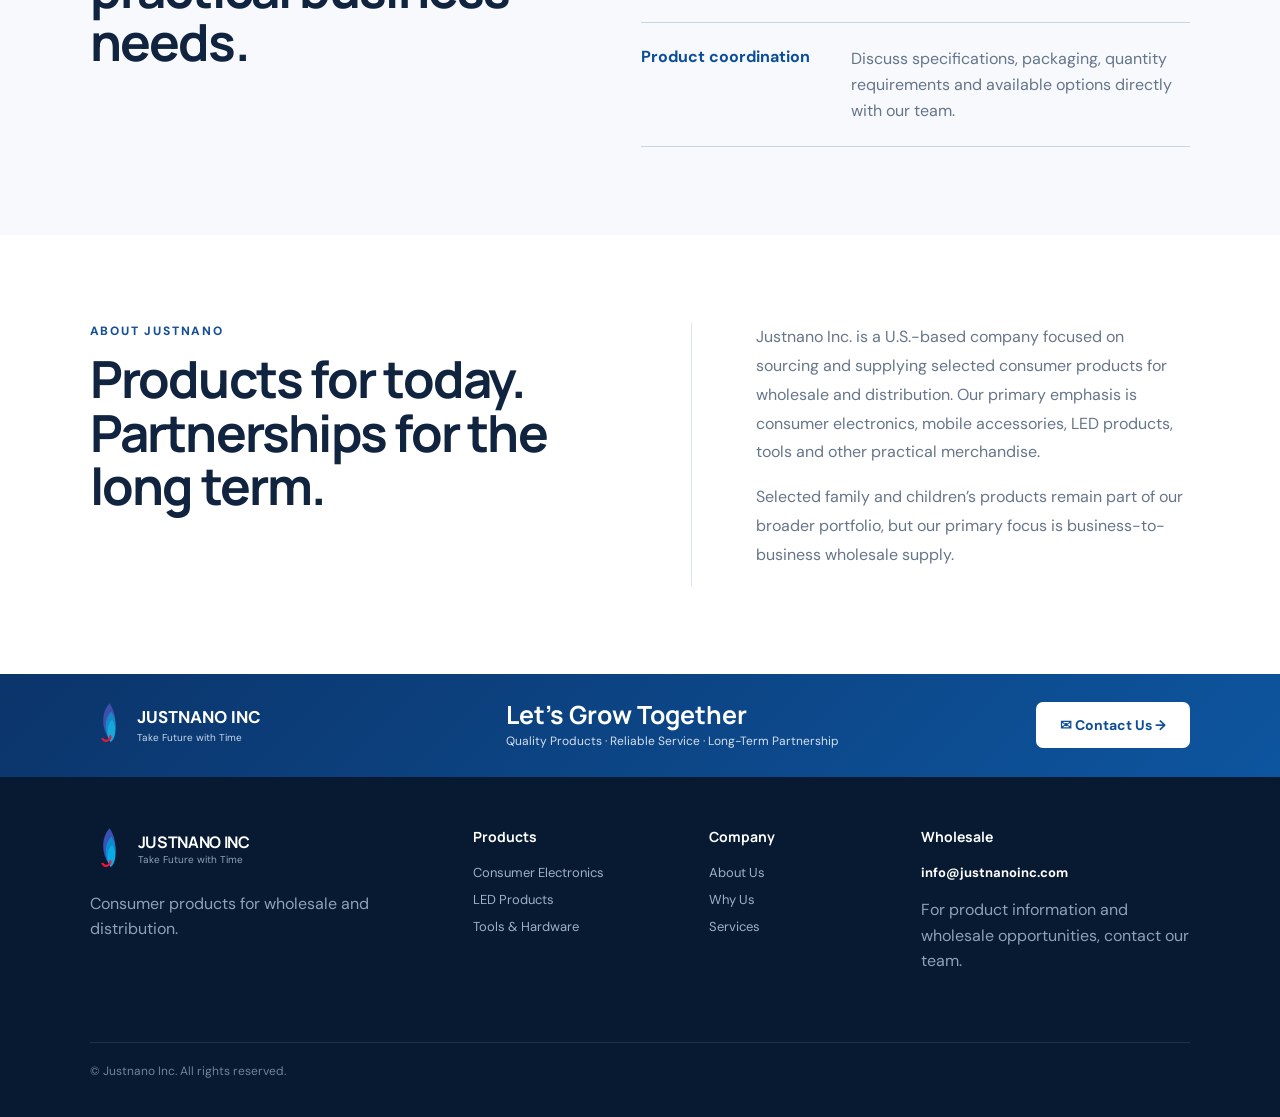
==== commit 9f2cf721: "Rebuild homepage to match approved business mockup" ====
--- a/index.html
+++ b/index.html
@@ -7,7 +7,7 @@
   <title>Justnano Inc. | Take Future with Time</title>
   <link rel="preconnect" href="https://fonts.googleapis.com">
   <link rel="preconnect" href="https://fonts.gstatic.com" crossorigin>
-  <link href="https://fonts.googleapis.com/css2?family=DM+Sans:wght@400;500;600;700&family=Manrope:wght@500;600;700;800&display=swap" rel="stylesheet">
+  <link href="https://fonts.googleapis.com/css2?family=DM+Sans:wght@400;500;600;700&family=Manrope:wght@500;600;700;800&family=Merriweather:wght@700;900&display=swap" rel="stylesheet">
   <link rel="stylesheet" href="styles.css" />
 </head>
 <body>
@@ -34,7 +34,7 @@
         <p class="eyebrow">JUSTNANO INC</p>
         <h1>Take Future<br>with Time</h1>
         <span class="hero-accent"></span>
-        <p class="hero-text">Your reliable partner for consumer electronics, LED products, tools and more. We supply practical products to retailers, distributors and businesses across the U.S.</p>
+        <p class="hero-text">Your reliable partner for consumer electronics, LED products, tools and more. We supply quality products to retailers, distributors and businesses across the U.S.</p>
         <div class="hero-benefits">
           <div><b>◎</b><span>Global<br>Sourcing</span></div>
           <div><b>◇</b><span>Quality<br>Assurance</span></div>
@@ -45,28 +45,26 @@
           <a class="button secondary" href="#products">View Products →</a>
         </div>
       </div>
-      <div class="hero-products" aria-label="Featured product categories">
-        <div class="world-grid"></div>
-        <div class="hero-product hero-headphones"><img src="assets/bluetooth-audio.svg" alt="Bluetooth audio products"></div>
-        <div class="hero-product hero-phone"><img src="assets/mobile-accessories.svg" alt="Mobile accessories"></div>
-        <div class="hero-product hero-watch"><img src="assets/wearables.svg" alt="Smart wearables"></div>
-        <div class="hero-product hero-led"><img src="assets/led-products.svg" alt="LED lighting products"></div>
-        <div class="hero-product hero-tools"><img src="assets/tools.svg" alt="Tools and small electronics"></div>
-        <div class="hero-product hero-power"><img src="assets/power-bank.svg" alt="Power bank products"></div>
-      </div>
+      <div class="hero-photo-wrap"><img src="assets/hero-products.webp" alt="Consumer electronics, LED products and tools"></div>
     </section>
 
     <section class="section products-section" id="products">
-      <div class="products-title-row">
-        <span></span><div><p class="eyebrow">OUR PRODUCTS</p><h2>Product Categories</h2></div><span></span>
+      <div class="products-title-row"><span></span><div><p class="eyebrow">OUR PRODUCTS</p><h2>Product Categories</h2></div><span></span></div>
+      <div class="product-intro"><p>Explore our core wholesale product range.</p><a href="mailto:info@justnanoinc.com?subject=Product%20Inquiry">Explore Our Product Range →</a></div>
+      <div class="category-grid">
+        <article class="category-card"><div class="category-photo crop-mobile"></div><div class="category-info"><span class="cat-icon">▣</span><div><h3>Mobile Accessories</h3><p>Chargers · Mounts · Adapters</p></div></div></article>
+        <article class="category-card"><div class="category-photo crop-audio"></div><div class="category-info"><span class="cat-icon">⌁</span><div><h3>Bluetooth Audio</h3><p>TWS · Headphones · Speakers</p></div></div></article>
+        <article class="category-card"><div class="category-photo crop-power"></div><div class="category-info"><span class="cat-icon">⚡</span><div><h3>Power Banks</h3><p>Portable · Fast Charge</p></div></div></article>
+        <article class="category-card"><div class="category-photo crop-cables"></div><div class="category-info"><span class="cat-icon">↯</span><div><h3>Cables & Charging</h3><p>USB-C · Data Cables</p></div></div></article>
+        <article class="category-card"><div class="category-photo crop-wearables"></div><div class="category-info"><span class="cat-icon">▤</span><div><h3>Smart Wearables</h3><p>Smart Watch · Fitness Band</p></div></div></article>
+        <article class="category-card"><div class="category-photo crop-led"></div><div class="category-info"><span class="cat-icon">◉</span><div><h3>LED Products</h3><p>Bulbs · Strips · Work Lights</p></div></div></article>
+        <article class="category-card"><div class="category-photo crop-tools"></div><div class="category-info"><span class="cat-icon">⌁</span><div><h3>Small Electronics & Tools</h3><p>Tools · Gadgets · Accessories</p></div></div></article>
       </div>
-      <div class="product-intro"><p>Explore our core wholesale product range.</p><a href="mailto:info@justnanoinc.com?subject=Product%20Inquiry">Explore Our Product Range →</a></div>
-      <div class="category-grid" id="product-grid"></div>
     </section>
 
     <section class="section feature-panel" id="why-us">
       <article><span>▦</span><div><h3>U.S.-Based Company</h3><p>Located in California, serving businesses across the U.S.</p></div></article>
-      <article><span>🤝</span><div><h3>Wholesale & Bulk</h3><p>Flexible bulk-order discussions and long-term business partnerships.</p></div></article>
+      <article><span>🤝</span><div><h3>Wholesale & Bulk</h3><p>Flexible bulk-order discussions and long-term partnerships.</p></div></article>
       <article><span>◇</span><div><h3>Wide Product Range</h3><p>Consumer electronics, LED, tools and selected family products.</p></div></article>
       <article><span>◉</span><div><h3>Dedicated Support</h3><p>Responsive communication for product and sourcing needs.</p></div></article>
     </section>
@@ -75,14 +73,14 @@
       <div><p class="eyebrow">OUR CAPABILITIES</p><h2>Wholesale supply built around practical business needs.</h2></div>
       <div class="capability-list">
         <p><strong>Product sourcing</strong><span>Multi-category sourcing for electronics, lighting, tools and general merchandise.</span></p>
-        <p><strong>Wholesale supply</strong><span>Product presentation without retail pricing, checkout or consumer fulfillment.</span></p>
+        <p><strong>Wholesale supply</strong><span>Business-focused product presentation without retail pricing or consumer checkout.</span></p>
         <p><strong>Product coordination</strong><span>Discuss specifications, packaging, quantity requirements and available options directly with our team.</span></p>
       </div>
     </section>
 
     <section class="section about" id="about">
       <div><p class="eyebrow">ABOUT JUSTNANO</p><h2>Products for today. Partnerships for the long term.</h2></div>
-      <div><p>Justnano Inc. is a U.S.-based company focused on sourcing and supplying selected consumer products for wholesale and distribution. Our current emphasis is consumer electronics, mobile accessories, LED products, tools and other practical merchandise.</p><p>Selected family and children’s products remain part of our broader portfolio, but our primary focus is business-to-business wholesale supply.</p></div>
+      <div><p>Justnano Inc. is a U.S.-based company focused on sourcing and supplying selected consumer products for wholesale and distribution. Our primary emphasis is consumer electronics, mobile accessories, LED products, tools and other practical merchandise.</p><p>Selected family and children’s products remain part of our broader portfolio, but our primary focus is business-to-business wholesale supply.</p></div>
     </section>
 
     <section class="inquiry-banner">
--- a/styles.css
+++ b/styles.css
@@ -1 +1 @@
-:root{--navy:#0c1b31;--navy2:#142944;--blue:#2f68b7;--text:#182538;--muted:#667386;--bg:#f5f7fa;--white:#fff;--line:#dfe5ec;--soft:#eaf0f7;--shadow:0 18px 50px rgba(20,37,59,.10)}*{box-sizing:border-box}html{scroll-behavior:smooth}body{margin:0;font-family:"DM Sans",sans-serif;color:var(--text);background:#fff}a{color:inherit;text-decoration:none}button{font:inherit}.site-header{height:80px;display:flex;align-items:center;justify-content:space-between;padding:0 6vw;background:rgba(255,255,255,.97);backdrop-filter:blur(10px);position:sticky;top:0;z-index:20;border-bottom:1px solid var(--line)}.brand{display:flex;align-items:center;gap:11px;font-family:"Manrope",sans-serif;font-weight:800;letter-spacing:.075em}.brand small{font-size:9px;color:#758196}.brand-mark{display:grid;place-items:center;width:37px;height:37px;border-radius:8px;background:var(--navy);color:#fff;font-size:20px}.nav-links{display:flex;align-items:center;gap:29px;font-weight:600;font-size:14px}.nav-links>a:not(.nav-cta):hover{color:var(--blue)}.nav-cta{background:var(--navy);color:#fff;padding:12px 18px;border-radius:6px}.menu-button{display:none;background:none;border:0;font-size:25px}.hero{min-height:650px;background:linear-gradient(120deg,#f7f9fc 0%,#eef3f8 100%);display:grid;grid-template-columns:1.02fr .98fr;align-items:center;gap:6vw;padding:80px 7vw}.eyebrow{font-size:11px;letter-spacing:.2em;font-weight:800;color:var(--blue);margin:0 0 17px}.hero h1,.section h2,.inquiry-banner h2{font-family:"Manrope",sans-serif;line-height:1.07;margin:0}.hero h1{font-size:clamp(48px,5.3vw,76px);letter-spacing:-.04em;max-width:720px}.hero h1 span{color:var(--blue)}.hero-text{font-size:18px;line-height:1.7;color:var(--muted);max-width:690px;margin:27px 0 30px}.hero-actions{display:flex;gap:11px}.button{display:inline-flex;align-items:center;justify-content:center;border-radius:6px;padding:15px 22px;font-weight:700}.primary{background:var(--navy);color:#fff}.secondary{border:1px solid #aeb9c7;background:#fff}.hero-notes{display:flex;gap:25px;flex-wrap:wrap;margin-top:28px;font-size:12px;font-weight:700;color:#637186;text-transform:uppercase;letter-spacing:.05em}.hero-showcase{display:grid;grid-template-columns:1fr 1fr;gap:14px}.showcase-main,.showcase-small{background:#fff;border:1px solid var(--line);box-shadow:var(--shadow);overflow:hidden}.showcase-main{grid-column:1/-1;display:grid;grid-template-columns:1.35fr .65fr;min-height:330px}.showcase-main img{width:100%;height:330px;object-fit:cover}.showcase-main>div{padding:35px 25px;background:var(--navy);color:#fff;display:flex;flex-direction:column;justify-content:end}.showcase-main small{font-size:10px;letter-spacing:.16em;color:#a9bdd7}.showcase-main strong{font-family:"Manrope";font-size:24px;margin-top:8px}.showcase-small{display:flex;align-items:center;gap:12px;padding:12px}.showcase-small img{width:100px;height:88px;object-fit:cover}.showcase-small span{font-weight:800;font-size:14px}.trust-strip{min-height:78px;background:var(--navy);color:#d9e3ef;display:flex;align-items:center;justify-content:center;gap:28px;padding:20px 5vw;font-size:11px;letter-spacing:.13em;font-weight:700}.trust-strip i{width:4px;height:4px;border-radius:50%;background:#6386af}.section{padding:105px 7vw}.products-section{background:#fff}.section-heading{display:flex;justify-content:space-between;align-items:end;gap:40px;margin-bottom:43px}.section-heading h2,.cap-intro h2,.about h2{font-size:clamp(36px,4vw,55px);letter-spacing:-.035em}.section-heading>p{max-width:510px;color:var(--muted);line-height:1.7;margin:0}.category-grid{display:grid;grid-template-columns:repeat(4,1fr);gap:18px}.category-card{border:1px solid var(--line);background:#fff;display:flex;flex-direction:column;transition:.25s}.category-card:hover{transform:translateY(-5px);box-shadow:var(--shadow)}.category-image{height:215px;position:relative;background:var(--bg);overflow:hidden}.category-image img{width:100%;height:100%;object-fit:cover}.category-image span{position:absolute;top:14px;left:14px;background:rgba(12,27,49,.92);color:#fff;padding:7px 9px;border-radius:3px;font-size:9px;font-weight:800;letter-spacing:.12em}.category-body{padding:22px;display:flex;flex-direction:column;flex:1}.category-body h3{font-family:"Manrope";font-size:20px;margin:0 0 10px}.category-body p{font-size:14px;color:var(--muted);line-height:1.65;margin:0 0 20px}.category-body a{font-size:13px;font-weight:800;color:var(--blue);margin-top:auto}.secondary-category{opacity:.78}.secondary-category .category-image{height:180px}.capabilities{background:var(--bg);display:grid;grid-template-columns:.85fr 1.15fr;gap:8vw;align-items:start}.cap-intro>p:not(.eyebrow){color:var(--muted);line-height:1.75;font-size:17px}.text-link{display:inline-block;margin-top:14px;color:var(--blue);font-weight:800}.cap-list article{display:grid;grid-template-columns:60px 1fr;gap:20px;padding:30px 0;border-top:1px solid #ccd5df}.cap-list article:last-child{border-bottom:1px solid #ccd5df}.cap-list>article>span{font-family:"Manrope";font-weight:800;color:var(--blue)}.cap-list h3{font-family:"Manrope";font-size:22px;margin:0 0 7px}.cap-list p{margin:0;color:var(--muted);line-height:1.65}.about{display:grid;grid-template-columns:1fr 1fr;gap:9vw;align-items:start}.about>div:last-child{border-left:1px solid var(--line);padding-left:6vw}.about>div:last-child p{font-size:17px;line-height:1.8;color:var(--muted);margin-top:0}.inquiry-banner{margin:0 6vw 95px;background:var(--navy);color:#fff;padding:55px 60px;display:flex;align-items:center;justify-content:space-between;gap:35px}.inquiry-banner h2{font-size:40px}.inquiry-banner p:last-child{color:#b9c7d8}.light{background:#fff;color:var(--navy);min-width:185px}footer{background:#081424;color:#fff;padding:60px 7vw 28px;display:grid;grid-template-columns:1.3fr .8fr .7fr 1.1fr;gap:40px}.footer-brand p,.fine-print{color:#9aabc0;line-height:1.65}.footer-brand .brand{margin-bottom:20px}footer h4{margin-top:0;font-family:"Manrope"}footer>div:not(.footer-brand) a{display:block;color:#aab8ca;margin:11px 0}.footer-email{color:#fff!important;font-weight:700}.copyright{grid-column:1/-1;border-top:1px solid #243247;padding-top:24px;color:#718299;font-size:12px}@media(max-width:1050px){.category-grid{grid-template-columns:repeat(2,1fr)}.hero{grid-template-columns:1fr}.hero-showcase{max-width:750px}.capabilities{grid-template-columns:1fr}}@media(max-width:800px){.nav-links{display:none;position:absolute;top:80px;left:0;right:0;background:#fff;flex-direction:column;padding:25px;border-bottom:1px solid var(--line)}.nav-links.open{display:flex}.menu-button{display:block}.section-heading,.about{display:block}.about>div:last-child{border:0;padding:25px 0 0}.trust-strip{flex-wrap:wrap}.trust-strip i{display:none}footer{grid-template-columns:1fr 1fr}}@media(max-width:560px){.site-header{padding:0 20px}.hero{padding:55px 22px}.hero h1{font-size:46px}.hero-showcase{grid-template-columns:1fr}.showcase-main{grid-template-columns:1fr}.showcase-main img{height:230px}.showcase-main>div{padding:22px}.showcase-small{grid-column:1}.hero-actions{flex-direction:column;align-items:stretch}.section{padding:75px 22px}.category-grid{grid-template-columns:1fr}.category-image{height:245px}.inquiry-banner{margin:0 20px 65px;padding:38px 28px;display:block}.inquiry-banner .button{margin-top:15px}footer{grid-template-columns:1fr;padding:50px 24px 25px}}+:root{--navy:#0a2a57;--navy2:#0d3f83;--blue:#1466c3;--sky:#eaf3ff;--ink:#10233f;--muted:#64748b;--line:#dce5ef;--bg:#f7fafd;--white:#fff;--red:#e63d3d;--shadow:0 16px 40px rgba(13,55,104,.12)}*{box-sizing:border-box}html{scroll-behavior:smooth}body{margin:0;font-family:"DM Sans",sans-serif;color:var(--ink);background:#fff}a{text-decoration:none;color:inherit}button{font:inherit}.site-header{height:72px;display:flex;align-items:center;justify-content:space-between;padding:0 7vw;background:rgba(255,255,255,.96);backdrop-filter:blur(12px);position:sticky;top:0;z-index:50;border-bottom:1px solid #e7edf4}.brand{display:flex;align-items:center;gap:10px}.brand-copy{display:flex;flex-direction:column;line-height:1.05}.brand-copy strong{font-family:"Manrope",sans-serif;font-size:21px;letter-spacing:-.02em}.brand-copy small{font-size:10px;color:#4d5e73;margin-top:4px}.brand-feather{width:38px;height:46px;position:relative;display:inline-block;transform:rotate(-8deg)}.brand-feather span{position:absolute;left:8px;border-radius:100% 0 100% 0;transform:skewY(-18deg) rotate(-24deg)}.brand-feather .f1{width:24px;height:36px;top:0;background:#3d50aa}.brand-feather .f2{width:20px;height:29px;top:10px;left:11px;background:#1689c9}.brand-feather .f3{width:16px;height:22px;top:20px;left:13px;background:#15a8dd}.brand-feather .f4{width:14px;height:7px;top:37px;left:7px;border:3px solid #e31837;border-top:0;border-radius:0 0 16px 16px;background:transparent;transform:rotate(-12deg)}.brand-feather.small{transform:scale(.78) rotate(-8deg);transform-origin:center}.nav-links{display:flex;align-items:center;gap:27px;font-size:13px;font-weight:600}.nav-links a{padding:26px 0 23px}.nav-links a.active{color:var(--blue);border-bottom:2px solid var(--blue)}.nav-links a:hover{color:var(--blue)}.nav-cta{background:linear-gradient(135deg,#0e58b5,#0b4da1);color:#fff!important;padding:12px 18px!important;border-radius:7px;box-shadow:0 7px 18px rgba(15,87,182,.18)}.menu-button{display:none;background:none;border:0;font-size:26px}.hero{min-height:610px;padding:58px 7vw 42px;display:grid;grid-template-columns:.95fr 1.25fr;align-items:center;gap:3vw;background:radial-gradient(circle at 65% 35%,rgba(206,228,253,.95),transparent 35%),linear-gradient(110deg,#f8fbff 0%,#eaf3fd 62%,#d8e9fb 100%);overflow:hidden}.eyebrow{font-size:12px;letter-spacing:.15em;font-weight:800;color:#154f96;margin:0 0 13px}.hero-copy h1,.products-title-row h2,.capabilities h2,.about h2,.inquiry-banner h2{font-family:"Manrope",sans-serif;margin:0;line-height:1.04}.hero-copy h1{font-size:clamp(52px,5.4vw,78px);letter-spacing:-.045em;color:#0b315f}.hero-accent{display:block;width:56px;height:3px;background:var(--red);margin:18px 0 18px}.hero-text{max-width:610px;font-size:17px;line-height:1.62;color:#43566d;margin:0 0 25px}.hero-benefits{display:flex;align-items:center;margin:22px 0 27px}.hero-benefits>div{display:flex;align-items:center;gap:11px;padding:0 25px;border-right:1px solid #bfd0e2;font-size:13px;font-weight:700;color:#0e4d9b}.hero-benefits>div:first-child{padding-left:0}.hero-benefits>div:last-child{border-right:0}.hero-benefits b{font-size:25px;color:#0a5abe}.hero-actions{display:flex;gap:13px}.button{display:inline-flex;align-items:center;justify-content:center;padding:14px 24px;border-radius:7px;font-weight:700;font-size:14px}.primary{background:linear-gradient(135deg,#0c5cbc,#0c4fa8);color:#fff;box-shadow:0 10px 24px rgba(11,82,174,.16)}.secondary{border:1px solid #2a66a8;color:#144f92;background:rgba(255,255,255,.72)}.hero-products{height:455px;position:relative}.world-grid{position:absolute;inset:0;background:radial-gradient(circle at 70% 45%,rgba(255,255,255,.78) 0 3px,transparent 4px),repeating-radial-gradient(circle at 70% 45%,transparent 0 74px,rgba(70,134,205,.12) 75px 76px,transparent 77px 108px);opacity:.75}.hero-product{position:absolute;background:#fff;border:1px solid rgba(88,124,165,.18);box-shadow:0 16px 30px rgba(23,64,110,.12);border-radius:18px;overflow:hidden}.hero-product img{width:100%;height:100%;object-fit:cover}.hero-headphones{width:255px;height:200px;left:8%;top:16%;transform:rotate(-2deg)}.hero-phone{width:190px;height:170px;left:39%;top:3%;transform:rotate(3deg)}.hero-watch{width:150px;height:135px;left:35%;bottom:7%;transform:rotate(-5deg)}.hero-led{width:190px;height:160px;right:2%;top:19%;transform:rotate(4deg)}.hero-tools{width:185px;height:150px;right:3%;bottom:3%;transform:rotate(-3deg)}.hero-power{width:160px;height:135px;left:58%;bottom:13%;transform:rotate(5deg)}.section{padding:88px 7vw}.products-section{padding-top:55px}.products-title-row{display:grid;grid-template-columns:1fr auto 1fr;align-items:center;gap:16px;text-align:center}.products-title-row>span{height:1px;background:#b9c9db}.products-title-row h2{font-size:42px;color:#0c315f}.products-title-row .eyebrow{margin-bottom:6px}.product-intro{display:flex;justify-content:space-between;align-items:center;margin:18px 0 28px;color:#617087;font-size:13px}.product-intro a{color:#165eb3;font-weight:700}.category-grid{display:grid;grid-template-columns:repeat(7,1fr);gap:12px}.category-card{border:1px solid var(--line);border-radius:10px;background:#fff;overflow:hidden;box-shadow:0 6px 18px rgba(26,63,106,.05);transition:.2s}.category-card:hover{transform:translateY(-5px);box-shadow:var(--shadow)}.category-image{height:145px;background:linear-gradient(180deg,#f7fbff,#edf4fb)}.category-image img{width:100%;height:100%;object-fit:cover}.category-body{display:flex;gap:9px;align-items:flex-start;padding:14px 12px}.category-icon{width:26px;height:26px;display:grid;place-items:center;border:1px solid #2c6fc3;color:#1c62b8;border-radius:5px;font-size:11px;font-weight:800;flex:0 0 26px}.category-body h3{font-family:"Manrope";font-size:14px;color:#1254a2;margin:0 0 4px;line-height:1.15}.category-body p{font-size:10px;color:#67778a;margin:0;line-height:1.35}.feature-panel{margin:0 3vw 25px;padding:30px 3vw!important;background:linear-gradient(180deg,#f8fbff,#edf5fd);border:1px solid #dbe7f3;border-radius:14px;display:grid;grid-template-columns:repeat(4,1fr);gap:0}.feature-panel article{display:flex;gap:16px;padding:0 28px;border-right:1px solid #cad8e7}.feature-panel article:first-child{padding-left:10px}.feature-panel article:last-child{border-right:0}.feature-panel article>span{font-size:34px;color:#0e58b7;line-height:1}.feature-panel h3{font-size:14px;color:#104f9c;margin:0 0 6px}.feature-panel p{font-size:12px;line-height:1.5;color:#728197;margin:0}.capabilities{background:#f7f9fc;display:grid;grid-template-columns:.9fr 1.1fr;gap:8vw}.capabilities h2,.about h2{font-size:clamp(36px,4vw,54px);letter-spacing:-.035em}.capability-list{border-top:1px solid #cad5e2}.capability-list p{display:grid;grid-template-columns:180px 1fr;gap:30px;margin:0;padding:23px 0;border-bottom:1px solid #cad5e2}.capability-list strong{color:#0b4e98}.capability-list span{color:#65758a;line-height:1.6}.about{display:grid;grid-template-columns:1fr 1fr;gap:8vw}.about>div:last-child{padding-left:5vw;border-left:1px solid #dce4ed}.about>div:last-child p{font-size:16px;line-height:1.8;color:#66768a;margin-top:0}.inquiry-banner{margin:0;background:linear-gradient(135deg,#0b346a,#0d559f);color:#fff;padding:28px 7vw;display:grid;grid-template-columns:1fr 1.3fr auto;align-items:center;gap:40px}.banner-brand{display:flex;align-items:center;gap:9px}.banner-brand>div{display:flex;flex-direction:column}.banner-brand strong{font-size:17px}.banner-brand small{font-size:10px;color:#c7d8eb;margin-top:3px}.inquiry-banner h2{font-size:25px}.inquiry-banner p{margin:5px 0 0;color:#d4e0ee;font-size:12px}.light{background:#fff;color:#0f4f96}footer{background:#081a31;color:#fff;padding:50px 7vw 26px;display:grid;grid-template-columns:1.4fr .8fr .7fr 1.1fr;gap:40px}.footer-brand p,.fine-print{color:#8fa1b8;line-height:1.6}.footer-brand .brand{margin-bottom:18px}.footer-brand .brand-copy strong{color:#fff;font-size:16px}.footer-brand .brand-copy small{color:#8fa1b8}.footer-brand .brand-feather{filter:saturate(1.1)}footer h4{margin-top:0;font-family:"Manrope";font-size:14px}footer>div:not(.footer-brand) a{display:block;color:#9eb0c6;margin:10px 0;font-size:13px}.footer-email{color:#fff!important;font-weight:700}.copyright{grid-column:1/-1;border-top:1px solid #1d314a;padding-top:20px;color:#6e839e;font-size:12px}@media(max-width:1200px){.category-grid{grid-template-columns:repeat(4,1fr)}.hero{grid-template-columns:1fr}.hero-products{max-width:780px}.feature-panel{grid-template-columns:1fr 1fr;gap:24px}.feature-panel article{border-right:0}}@media(max-width:850px){.nav-links{display:none;position:absolute;top:72px;left:0;right:0;background:#fff;flex-direction:column;padding:22px;border-bottom:1px solid var(--line)}.nav-links.open{display:flex}.nav-links a{padding:8px}.nav-links a.active{border:0}.menu-button{display:block}.hero{padding:48px 22px}.hero-benefits{flex-wrap:wrap}.category-grid{grid-template-columns:repeat(2,1fr)}.capabilities,.about{grid-template-columns:1fr}.about>div:last-child{border:0;padding-left:0}.inquiry-banner{grid-template-columns:1fr}.feature-panel{margin:0 20px}footer{grid-template-columns:1fr 1fr}}@media(max-width:560px){.site-header{padding:0 20px}.brand-copy strong{font-size:17px}.hero-copy h1{font-size:48px}.hero-products{height:365px}.hero-headphones{width:190px;height:150px}.hero-phone{width:145px;height:130px}.hero-led{width:135px;height:120px}.hero-tools{width:140px;height:110px}.hero-watch,.hero-power{width:120px;height:100px}.hero-benefits>div{padding:8px 12px 8px 0;border:0}.hero-actions{flex-direction:column}.section{padding:70px 22px}.products-title-row{grid-template-columns:35px auto 35px}.products-title-row h2{font-size:31px}.product-intro{display:block}.category-grid{grid-template-columns:1fr}.category-image{height:230px}.feature-panel{grid-template-columns:1fr;padding:26px!important}.feature-panel article{padding:15px 0;border-bottom:1px solid #d5e0eb}.capability-list p{grid-template-columns:1fr;gap:7px}.inquiry-banner{padding:34px 24px}footer{grid-template-columns:1fr;padding:45px 24px 24px}}
